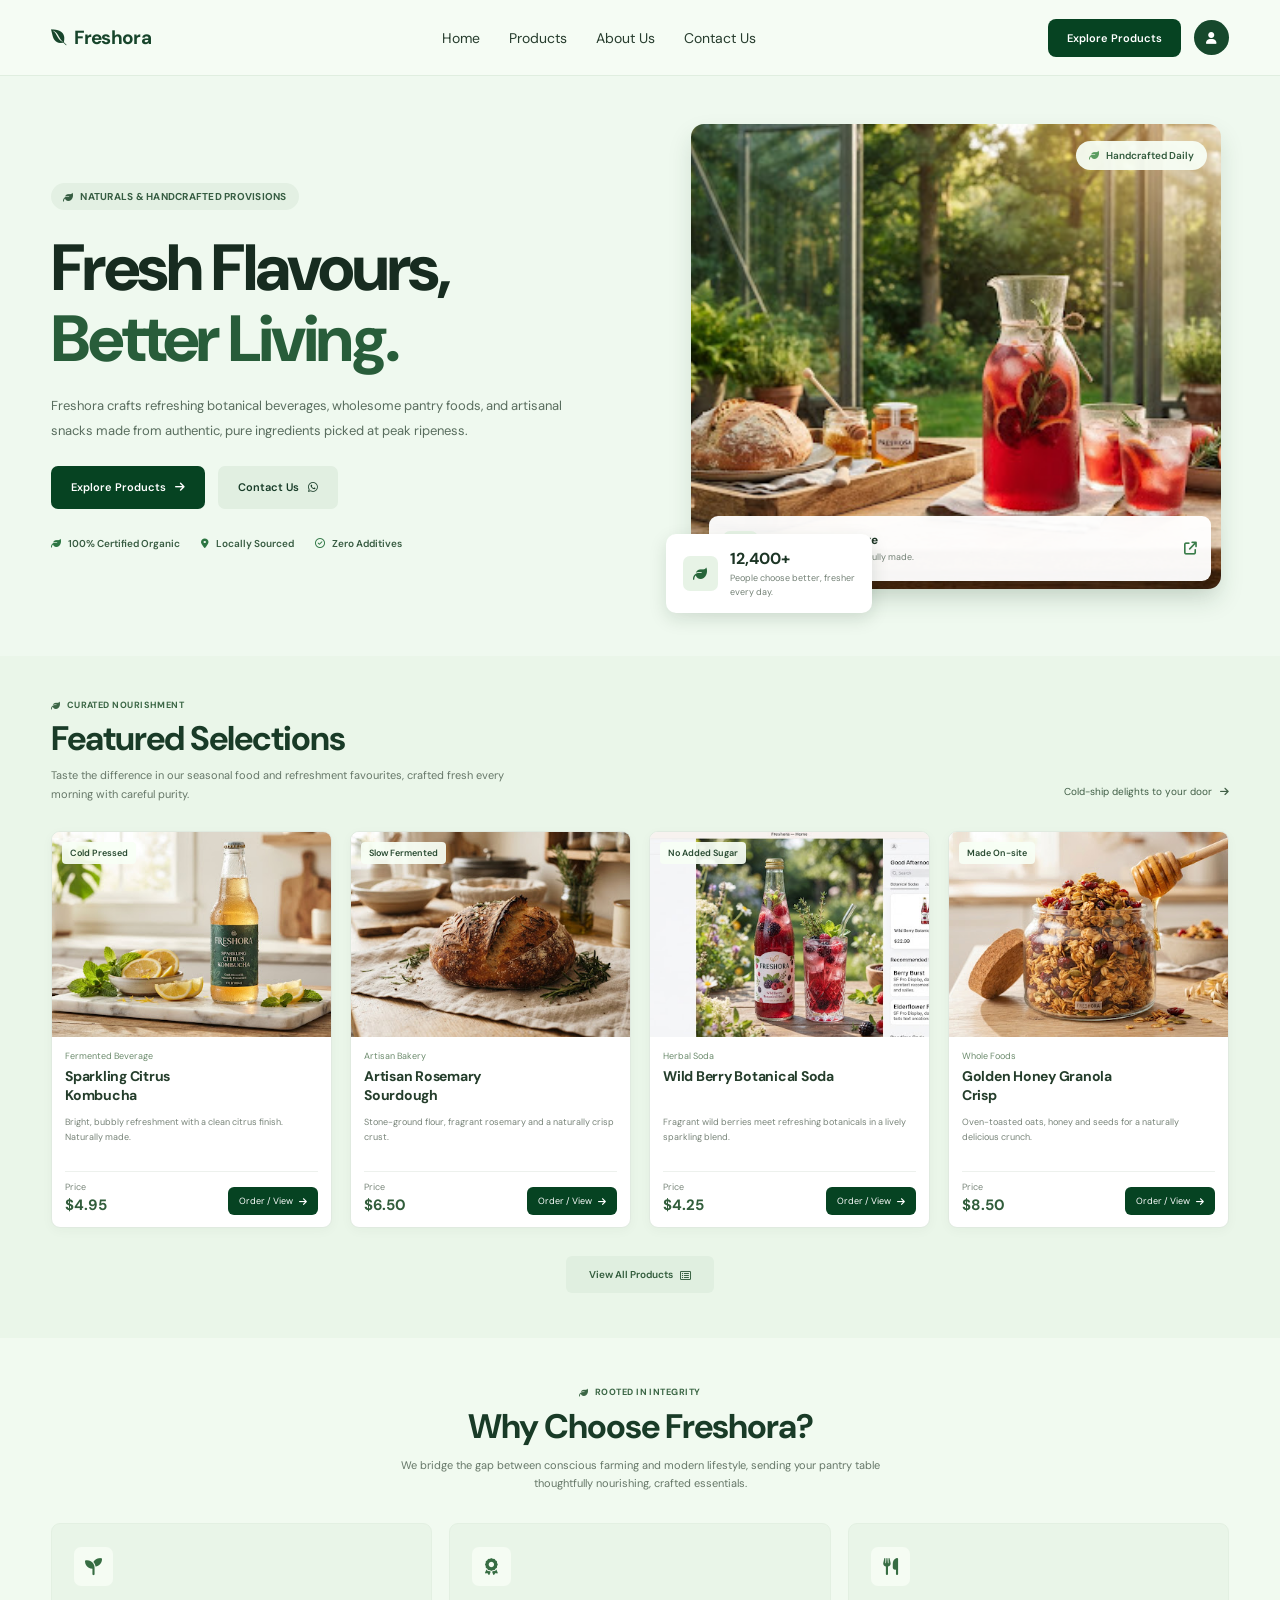
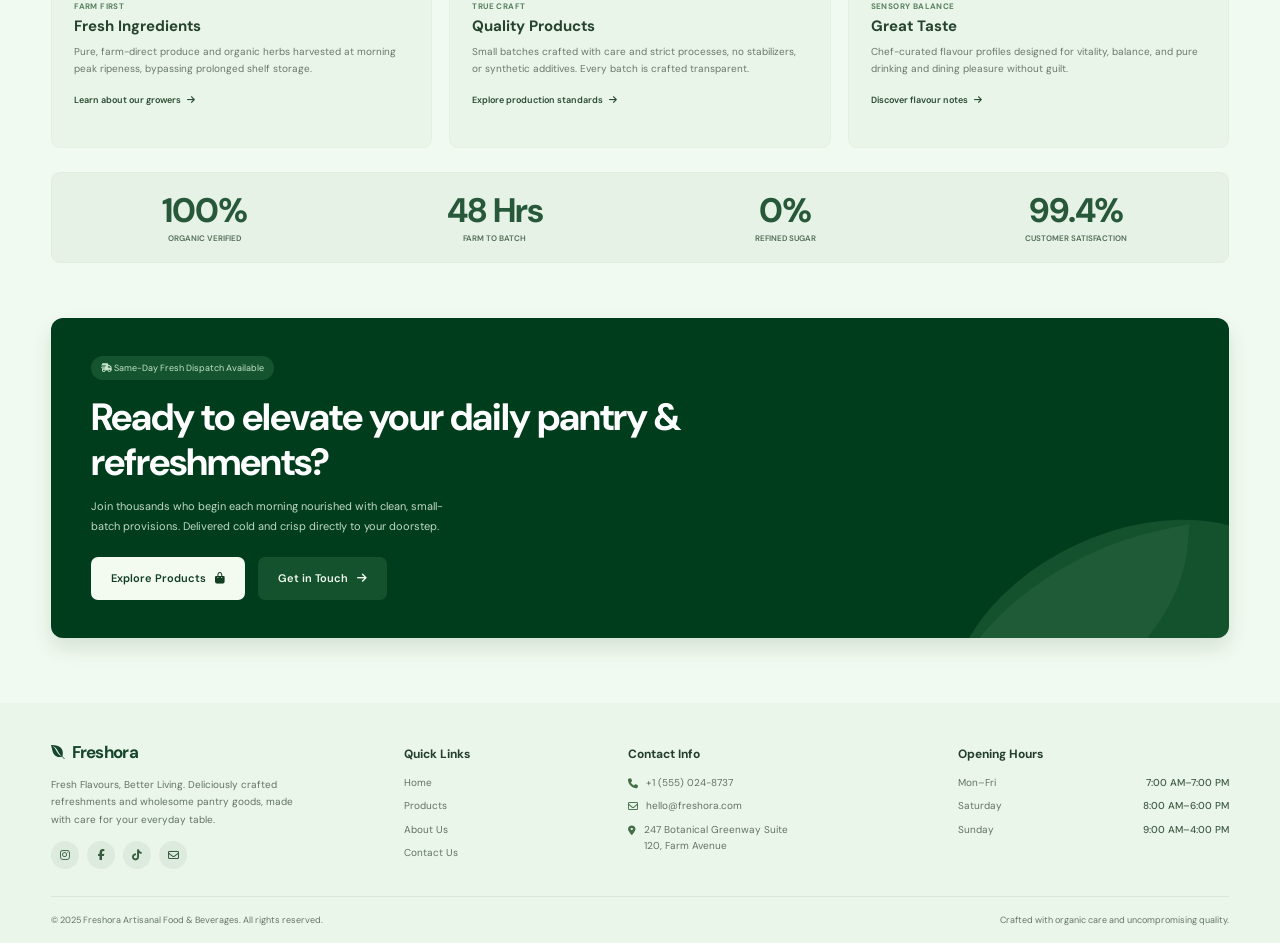
==== index.html @ baffea43 "move HTML pages to root folder" ====
<!DOCTYPE html>
<html lang="en">
<head>
    <meta charset="UTF-8">
    <meta name="viewport" content="width=device-width, initial-scale=1.0">

    <meta name="description" content="Freshora brings fresh botanical beverages, wholesome pantry foods and artisanal snacks to your table.">

    <title>Freshora | Fresh Flavours, Better Living</title>

    <link rel="preconnect" href="https://fonts.googleapis.com">
    <link rel="preconnect" href="https://fonts.gstatic.com" crossorigin>

    <link href="https://fonts.googleapis.com/css2?family=DM+Sans:wght@400;500;600;700;800&family=Playfair+Display:wght@600;700&display=swap" rel="stylesheet">

    <link rel="stylesheet" href="https://cdnjs.cloudflare.com/ajax/libs/font-awesome/6.5.2/css/all.min.css">

    <link rel="stylesheet" href="/CSS/style.css">
</head>

<body>

    <!-- HEADER -->
    <header class="site-header">

        <div class="header-inner">

            <a class="brand" href="#home">
                <i class="fa-brands fa-envira"></i>
                <span>Freshora</span>
            </a>

            <input type="checkbox" id="menu-toggle" aria-label="Toggle navigation">

            <label for="menu-toggle" class="menu-button" aria-label="Open navigation">
                <i class="fa-solid fa-bars"></i>
            </label>

            <nav class="main-nav">
                <a href="#">Home</a>
                <a href="product.html">Products</a>
                <a href="about.html">About Us</a>
                <a href="contact.html">Contact Us</a>
            </nav>

            <div class="header-actions">
                <a class="top-button" href="#products">
                    Explore Products
                </a>

                <a class="account-button" href="#contact" aria-label="Contact Freshora">
                    <i class="fa-solid fa-user"></i>
                </a>
            </div>

        </div>

    </header>


    <main>

        <!-- HERO SECTION -->
        <section class="hero" id="home">

            <div class="hero-inner page-width">

                <div class="hero-copy">

                    <div class="eyebrow">
                        <i class="fa-solid fa-leaf"></i>
                        NATURALS &amp; HANDCRAFTED PROVISIONS
                    </div>

                    <h1>
                        Fresh Flavours,<br>
                        <span>Better Living.</span>
                    </h1>

                    <p>
                        Freshora crafts refreshing botanical beverages,
                        wholesome pantry foods, and artisanal snacks
                        made from authentic, pure ingredients picked
                        at peak ripeness.
                    </p>

                    <div class="hero-actions">

                        <a class="button button-dark" href="#products">
                            Explore Products
                            <i class="fa-solid fa-arrow-right"></i>
                        </a>

                        <a class="button button-light" href="#contact">
                            Contact Us
                            <i class="fa-brands fa-whatsapp"></i>
                        </a>

                    </div>

                    <div class="trust-list">

                        <span>
                            <i class="fa-solid fa-leaf"></i>
                            100% Certified Organic
                        </span>

                        <span>
                            <i class="fa-solid fa-location-dot"></i>
                            Locally Sourced
                        </span>

                        <span>
                            <i class="fa-regular fa-circle-check"></i>
                            Zero Additives
                        </span>

                    </div>

                </div>


                <div class="hero-visual">

                    <img
                        class="hero-photo"
                        src="/assets/home-1.jpg"
                    >

                    <div class="photo-tag">
                        <i class="fa-solid fa-leaf"></i>
                        Handcrafted Daily
                    </div>

                    <div class="hero-caption">

                        <span class="caption-icon">
                            <i class="fa-solid fa-seedling"></i>
                        </span>

                        <span>
                            <strong>Fresh From Nature</strong>
                            <small>Pure ingredients. Beautifully made.</small>
                        </span>

                        <i class="fa-solid fa-arrow-up-right-from-square"></i>

                    </div>

                    <div class="floating-note">

                        <span class="note-icon">
                            <i class="fa-solid fa-leaf"></i>
                        </span>

                        <span>
                            <strong>12,400+</strong>
                            <small>
                                People choose better, fresher<br>
                                every day.
                            </small>
                        </span>

                    </div>

                </div>

            </div>

        </section>


        <!-- FEATURED PRODUCTS -->
        <section class="featured section" id="products">

            <div class="page-width">

                <div class="section-topline">
                    <i class="fa-solid fa-leaf"></i>
                    CURATED NOURISHMENT
                </div>

                <div class="featured-heading">

                    <div>
                        <h2>Featured Selections</h2>

                        <p>
                            Taste the difference in our seasonal food and
                            refreshment favourites, crafted fresh every
                            <br class="desktop-break">
                            morning with careful purity.
                        </p>
                    </div>

                    <a class="text-link desktop-link" href="#contact">
                        Cold-ship delights to your door
                        <i class="fa-solid fa-arrow-right"></i>
                    </a>

                </div>


                <div class="product-grid">

                    <!-- PRODUCT ONE -->
                    <article class="product-card">

                        <div class="product-image">

                            
                            <img
                                src="/assets/home-2.jpg"
                            >

                            <span class="product-tag">
                                Cold Pressed
                            </span>

                        </div>

                        <div class="product-info">

                            <span class="category">
                                Fermented Beverage
                            </span>

                            <h3>
                                Sparkling Citrus<br>
                                Kombucha
                            </h3>

                            <p>
                                Bright, bubbly refreshment with a clean
                                citrus finish. Naturally made.
                            </p>

                            <div class="product-bottom">

                                <span>
                                    <small>Price</small>
                                    <strong>$4.95</strong>
                                </span>

                                <a href="#contact">
                                    Order / View
                                    <i class="fa-solid fa-arrow-right"></i>
                                </a>

                            </div>

                        </div>

                    </article>


                    <!-- PRODUCT TWO -->
                    <article class="product-card">

                        <div class="product-image">

                            <img
                                src="/assets/home-3.jpg"
                            >

                            <span class="product-tag">
                                Slow Fermented
                            </span>

                        </div>

                        <div class="product-info">

                            <span class="category">
                                Artisan Bakery
                            </span>

                            <h3>
                                Artisan Rosemary<br>
                                Sourdough
                            </h3>

                            <p>
                                Stone-ground flour, fragrant rosemary
                                and a naturally crisp crust.
                            </p>

                            <div class="product-bottom">

                                <span>
                                    <small>Price</small>
                                    <strong>$6.50</strong>
                                </span>

                                <a href="#contact">
                                    Order / View
                                    <i class="fa-solid fa-arrow-right"></i>
                                </a>

                            </div>

                        </div>

                    </article>


                    <!-- PRODUCT THREE -->
                    <article class="product-card">

                        <div class="product-image">

                            <img
                                src="/assets/home-4.jpg"
                            >

                            <span class="product-tag">
                                No Added Sugar
                            </span>

                        </div>

                        <div class="product-info">

                            <span class="category">
                                Herbal Soda
                            </span>

                            <h3>
                                Wild Berry Botanical Soda
                            </h3>

                            <p>
                                Fragrant wild berries meet refreshing
                                botanicals in a lively sparkling blend.
                            </p>

                            <div class="product-bottom">

                                <span>
                                    <small>Price</small>
                                    <strong>$4.25</strong>
                                </span>

                                <a href="#contact">
                                    Order / View
                                    <i class="fa-solid fa-arrow-right"></i>
                                </a>

                            </div>

                        </div>

                    </article>


                    <!-- PRODUCT FOUR -->
                    <article class="product-card">

                        <div class="product-image">

                            <img
                                src="/assets/home-5.jpg"
                            >

                            <span class="product-tag">
                                Made On-site
                            </span>

                        </div>

                        <div class="product-info">

                            <span class="category">
                                Whole Foods
                            </span>

                            <h3>
                                Golden Honey Granola<br>
                                Crisp
                            </h3>

                            <p>
                                Oven-toasted oats, honey and seeds
                                for a naturally delicious crunch.
                            </p>

                            <div class="product-bottom">

                                <span>
                                    <small>Price</small>
                                    <strong>$8.50</strong>
                                </span>

                                <a href="#contact">
                                    Order / View
                                    <i class="fa-solid fa-arrow-right"></i>
                                </a>

                            </div>

                        </div>

                    </article>

                </div>


                <div class="all-products">

                    <a href="#contact">
                        View All Products
                        <i class="fa-regular fa-rectangle-list"></i>
                    </a>

                </div>

            </div>

        </section>


        <!-- WHY CHOOSE FRESHORA -->
        <section class="why section" id="about">

            <div class="page-width">

                <div class="center-heading">

                    <div class="section-topline">
                        <i class="fa-solid fa-leaf"></i>
                        ROOTED IN INTEGRITY
                    </div>

                    <h2>Why Choose Freshora?</h2>

                    <p>
                        We bridge the gap between conscious farming and
                        modern lifestyle, sending your pantry table
                        <br class="desktop-break">
                        thoughtfully nourishing, crafted essentials.
                    </p>

                </div>


                <div class="benefit-grid">

                    <!-- BENEFIT ONE -->
                    <article class="benefit-card">

                        <div class="benefit-icon">
                            <i class="fa-solid fa-seedling"></i>
                        </div>

                        <span class="benefit-kicker">
                            FARM FIRST
                        </span>

                        <h3>Fresh Ingredients</h3>

                        <p>
                            Pure, farm-direct produce and organic herbs
                            harvested at morning peak ripeness, bypassing
                            prolonged shelf storage.
                        </p>

                        <a href="#products">
                            Learn about our growers
                            <i class="fa-solid fa-arrow-right"></i>
                        </a>

                    </article>


                    <!-- BENEFIT TWO -->
                    <article class="benefit-card">

                        <div class="benefit-icon">
                            <i class="fa-solid fa-award"></i>
                        </div>

                        <span class="benefit-kicker">
                            TRUE CRAFT
                        </span>

                        <h3>Quality Products</h3>

                        <p>
                            Small batches crafted with care and strict
                            processes, no stabilizers, or synthetic
                            additives. Every batch is crafted transparent.
                        </p>

                        <a href="#products">
                            Explore production standards
                            <i class="fa-solid fa-arrow-right"></i>
                        </a>

                    </article>


                    <!-- BENEFIT THREE -->
                    <article class="benefit-card">

                        <div class="benefit-icon">
                            <i class="fa-solid fa-utensils"></i>
                        </div>

                        <span class="benefit-kicker">
                            SENSORY BALANCE
                        </span>

                        <h3>Great Taste</h3>

                        <p>
                            Chef-curated flavour profiles designed for
                            vitality, balance, and pure drinking and
                            dining pleasure without guilt.
                        </p>

                        <a href="#products">
                            Discover flavour notes
                            <i class="fa-solid fa-arrow-right"></i>
                        </a>

                    </article>

                </div>


                <!-- STATISTICS -->
                <div class="stats-bar">

                    <div>
                        <strong>100%</strong>
                        <span>ORGANIC VERIFIED</span>
                    </div>

                    <div>
                        <strong>48 Hrs</strong>
                        <span>FARM TO BATCH</span>
                    </div>

                    <div>
                        <strong>0%</strong>
                        <span>REFINED SUGAR</span>
                    </div>

                    <div>
                        <strong>99.4%</strong>
                        <span>CUSTOMER SATISFACTION</span>
                    </div>

                </div>

            </div>

        </section>


        <!-- PROMOTIONAL SECTION -->
        <section class="callout-section" id="contact">

            <div class="page-width callout">

                <div class="callout-content">

                    <span class="delivery-label">
                        <i class="fa-solid fa-truck-fast"></i>
                        Same-Day Fresh Dispatch Available
                    </span>

                    <h2>
                        Ready to elevate your daily pantry &amp;<br class="desktop-break">
                        refreshments?
                    </h2>

                    <p>
                        Join thousands who begin each morning nourished
                        with clean, small-
                        <br class="desktop-break">
                        batch provisions. Delivered cold and crisp
                        directly to your doorstep.
                    </p>

                    <div class="callout-actions">

                        <a class="button button-white" href="#products">
                            Explore Products
                            <i class="fa-solid fa-bag-shopping"></i>
                        </a>

                        <a class="button button-outline" href="mailto:hello@freshora.com">
                            Get in Touch
                            <i class="fa-solid fa-arrow-right"></i>
                        </a>

                    </div>

                </div>

                <div class="callout-decoration"></div>

            </div>

        </section>

    </main>


    <!-- FOOTER -->
    <footer class="footer">

        <div class="page-width footer-grid">

            <!-- FOOTER BRAND -->
            <div class="footer-about">

                <a class="brand" href="#home">
                    <i class="fa-brands fa-envira"></i>
                    <span>Freshora</span>
                </a>

                <p>
                    Fresh Flavours, Better Living. Deliciously crafted
                    refreshments and wholesome pantry goods, made with
                    care for your everyday table.
                </p>

                <div class="social-links">

                    <a href="#contact" aria-label="Instagram">
                        <i class="fa-brands fa-instagram"></i>
                    </a>

                    <a href="#contact" aria-label="Facebook">
                        <i class="fa-brands fa-facebook-f"></i>
                    </a>

                    <a href="#contact" aria-label="TikTok">
                        <i class="fa-brands fa-tiktok"></i>
                    </a>

                    <a href="#contact" aria-label="Email">
                        <i class="fa-regular fa-envelope"></i>
                    </a>

                </div>

            </div>


            <!-- QUICK LINKS -->
            <div class="footer-column">

                <h3>Quick Links</h3>

                <a href="#home">Home</a>
                <a href="#products">Products</a>
                <a href="#about">About Us</a>
                <a href="#contact">Contact Us</a>

            </div>


            <!-- CONTACT INFORMATION -->
            <div class="footer-column contact-details">

                <h3>Contact Info</h3>

                <p>
                    <i class="fa-solid fa-phone"></i>
                    +1 (555) 024-8737
                </p>

                <p>
                    <i class="fa-regular fa-envelope"></i>
                    hello@freshora.com
                </p>

                <p>
                    <i class="fa-solid fa-location-dot"></i>
                    247 Botanical Greenway Suite<br>
                    120, Farm Avenue
                </p>

            </div>


            <!-- OPENING HOURS -->
            <div class="footer-column hours">

                <h3>Opening Hours</h3>

                <p>
                    <span>Mon–Fri</span>
                    <b>7:00 AM–7:00 PM</b>
                </p>

                <p>
                    <span>Saturday</span>
                    <b>8:00 AM–6:00 PM</b>
                </p>

                <p>
                    <span>Sunday</span>
                    <b>9:00 AM–4:00 PM</b>
                </p>

            </div>

        </div>


        <div class="page-width footer-bottom">

            <span>
                © 2025 Freshora Artisanal Food &amp; Beverages.
                All rights reserved.
            </span>

            <span>
                Crafted with organic care and uncompromising quality.
            </span>

        </div>

    </footer>

</body>
</html>
---- CSS/style.css ----
/* BASIC PAGE SETTINGS */

* {
    margin: 0;
    padding: 0;
    box-sizing: border-box;
}

html {
    scroll-behavior: smooth;
}

body {
    font-family: 'DM Sans', sans-serif;
    color: #173b28;
    background: #eff9ef;
    font-size: 14px;
}

a {
    color: inherit;
    text-decoration: none;
}

img {
    display: block;
    width: 100%;
}

.page-width {
    width: 92%;
    max-width: 1240px;
    margin: 0 auto;
}

.section {
    padding: 54px 0;
}


/* HEADER */

.site-header {
    height: 76px;
    background: #f5fcf4;
    border-bottom: 1px solid #e0eee0;
    position: relative;
    z-index: 20;
}

.header-inner {
    width: 92%;
    max-width: 1240px;
    height: 100%;
    margin: auto;
    display: flex;
    align-items: center;
    justify-content: space-between;
}

.brand {
    display: inline-flex;
    align-items: center;
    gap: 7px;
    color: #17452b;
    font-size: 19px;
    font-weight: 700;
    letter-spacing: -0.7px;
    white-space: nowrap;
}

.brand i {
    font-size: 18px;
}

.main-nav {
    display: flex;
    align-items: center;
    gap: 29px;
    /* margin-left: auto;
    margin-right: 32px; */
}

.main-nav a {
    font-size: 14px;
    color: #263c2d;
    transition: color 0.2s;
}

.main-nav a:hover,
.footer-column a:hover {
    color: #4c8b5b;
}

.header-actions {
    display: flex;
    align-items: center;
    gap: 13px;
}

.top-button {
    background: #064322;
    color: white;
    padding: 12px 19px;
    border-radius: 8px;
    font-size: 11px;
    font-weight: 600;
}

.account-button {
    width: 35px;
    height: 35px;
    display: grid;
    place-items: center;
    border-radius: 50%;
    background: #16482c;
    color: white;
    font-size: 12px;
}

#menu-toggle,
.menu-button {
    display: none;
}


/* HERO SECTION */

.hero {
    background: #eff9ef;
    padding: 48px 0 55px;
}

.hero-inner {
    display: grid;
    grid-template-columns: 1fr 0.92fr;
    align-items: center;
    gap: 55px;
}

.hero-copy {
    padding: 12px 0 4px;
}

.eyebrow {
    display: inline-flex;
    align-items: center;
    gap: 7px;
    padding: 7px 12px;
    margin-bottom: 23px;
    border-radius: 30px;
    background: #e3f0e3;
    color: #365d42;
    font-size: 10px;
    font-weight: 700;
    letter-spacing: 0.25px;
}

.hero h1 {
    color: #172c20;
    font-size: clamp(42px, 5.1vw, 68px);
    line-height: 1.08;
    letter-spacing: -2.8px;
    font-weight: 800;
    margin-bottom: 20px;
}

.hero h1 span {
    color: #285d3a;
}

.hero-copy > p {
    max-width: 535px;
    color: #596d5e;
    font-size: 13px;
    line-height: 1.9;
    margin-bottom: 22px;
}

.hero-actions,
.callout-actions {
    display: flex;
    align-items: center;
    gap: 13px;
    flex-wrap: wrap;
}

.button {
    min-height: 43px;
    display: inline-flex;
    align-items: center;
    justify-content: center;
    gap: 9px;
    padding: 0 20px;
    border-radius: 7px;
    font-size: 11px;
    font-weight: 600;
    transition: 0.2s ease;
}

.button-dark {
    color: #fff;
    background: #064322;
}

.button-dark:hover,
.top-button:hover {
    background: #276c3d;
}

.button-light {
    color: #183c28;
    background: #e1efe1;
}

.button-light:hover {
    background: #d2e7d3;
}

.trust-list {
    display: flex;
    flex-wrap: wrap;
    align-items: center;
    gap: 21px;
    margin-top: 28px;
}

.trust-list span {
    color: #385c42;
    font-size: 10px;
    font-weight: 600;
}

.trust-list i {
    margin-right: 5px;
    color: #2c7542;
}


/* HERO IMAGE */

.hero-visual {
    min-width: 0;
    position: relative;
    padding: 0 8px 12px 0;
}

.hero-photo {
    height: 465px;
    object-fit: cover;
    border-radius: 13px;
    box-shadow: 0 12px 25px rgba(27, 63, 37, 0.13);
}

.photo-tag {
    position: absolute;
    top: 17px;
    right: 22px;
    background: rgba(248, 255, 247, 0.93);
    color: #315a3c;
    border-radius: 30px;
    padding: 8px 13px;
    font-size: 10px;
    font-weight: 600;
}

.photo-tag i {
    color: #5b9c60;
    margin-right: 5px;
}

.hero-caption {
    position: absolute;
    right: 18px;
    bottom: 20px;
    left: 18px;
    min-height: 65px;
    display: flex;
    align-items: center;
    gap: 12px;
    padding: 11px 14px;
    background: rgba(255, 255, 255, 0.96);
    border-radius: 9px;
    box-shadow: 0 7px 20px rgba(15, 50, 27, 0.12);
}

.caption-icon,
.note-icon {
    width: 35px;
    height: 35px;
    display: grid;
    place-items: center;
    flex-shrink: 0;
    color: #27663a;
    background: #e7f3e6;
    border-radius: 7px;
}

.hero-caption strong,
.floating-note strong {
    display: block;
    color: #1c3525;
    font-size: 12px;
    margin-bottom: 3px;
}

.hero-caption small,
.floating-note small {
    display: block;
    color: #738075;
    font-size: 9px;
    line-height: 1.5;
}

.hero-caption > i:last-child {
    margin-left: auto;
    color: #397c49;
    font-size: 13px;
}

.floating-note {
    position: absolute;
    left: -25px;
    bottom: -12px;
    display: flex;
    align-items: center;
    gap: 12px;
    padding: 14px 17px;
    background: white;
    border-radius: 10px;
    box-shadow: 0 6px 18px rgba(17, 49, 27, 0.13);
}

.floating-note strong {
    font-size: 16px;
}


/* FEATURED PRODUCTS */

.featured {
    background: #eaf6e9;
    padding-top: 43px;
    padding-bottom: 45px;
}

.section-topline {
    display: flex;
    align-items: center;
    gap: 6px;
    color: #3b6645;
    font-size: 9px;
    font-weight: 700;
    letter-spacing: 0.45px;
}

.featured-heading {
    display: flex;
    justify-content: space-between;
    align-items: flex-end;
    gap: 20px;
    margin: 8px 0 28px;
}

.featured-heading h2,
.center-heading h2 {
    color: #193b27;
    font-size: clamp(25px, 3vw, 34px);
    line-height: 1.15;
    letter-spacing: -1px;
    margin-bottom: 8px;
}

.featured-heading p,
.center-heading p {
    color: #667768;
    font-size: 11px;
    line-height: 1.7;
}

.text-link {
    color: #405e46;
    font-size: 10px;
    white-space: nowrap;
    padding-bottom: 5px;
}

.text-link i {
    margin-left: 5px;
}


/* PRODUCT GRID */

.product-grid {
    display: grid;
    grid-template-columns: repeat(4, minmax(0, 1fr));
    gap: 18px;
}

.product-card {
    min-width: 0;
    overflow: hidden;
    background: #fff;
    border: 1px solid #e0eae0;
    border-radius: 9px;
    box-shadow: 0 3px 12px rgba(28, 63, 36, 0.035);
    transition: transform 0.25s, box-shadow 0.25s;
}

.product-card:hover {
    transform: translateY(-5px);
    box-shadow: 0 10px 22px rgba(28, 63, 36, 0.1);
}

.product-image {
    height: 205px;
    position: relative;
    overflow: hidden;
}

.product-image img {
    width: 100%;
    height: 100%;
    object-fit: cover;
    transition: transform 0.35s;
}

.product-card:hover .product-image img {
    transform: scale(1.05);
}

.product-tag {
    position: absolute;
    top: 10px;
    left: 10px;
    padding: 5px 8px;
    border-radius: 4px;
    color: #284a31;
    background: rgba(248, 255, 246, 0.92);
    font-size: 9px;
    font-weight: 600;
}

.product-info {
    padding: 13px 13px 12px;
}

.category {
    display: block;
    color: #6c8b6d;
    font-size: 9px;
    margin-bottom: 5px;
}

.product-info h3 {
    min-height: 42px;
    color: #243d2b;
    font-size: 14px;
    line-height: 1.35;
    letter-spacing: -0.25px;
    margin-bottom: 6px;
}

.product-info > p {
    min-height: 48px;
    color: #778378;
    font-size: 9px;
    line-height: 1.65;
}

.product-bottom {
    display: flex;
    justify-content: space-between;
    align-items: flex-end;
    gap: 5px;
    border-top: 1px solid #edf1ed;
    padding-top: 9px;
    margin-top: 8px;
}

.product-bottom small,
.product-bottom strong {
    display: block;
}

.product-bottom small {
    color: #788579;
    font-size: 9px;
    margin-bottom: 2px;
}

.product-bottom strong {
    color: #315d3b;
    font-size: 15px;
}

.product-bottom a {
    display: inline-flex;
    align-items: center;
    gap: 6px;
    padding: 8px 11px;
    border-radius: 6px;
    background: #064322;
    color: white;
    font-size: 9px;
    white-space: nowrap;
}

.all-products {
    text-align: center;
    margin-top: 28px;
}

.all-products a {
    display: inline-flex;
    align-items: center;
    gap: 7px;
    padding: 12px 23px;
    border-radius: 6px;
    color: #315b3b;
    background: #e0efe0;
    font-size: 10px;
    font-weight: 600;
}


/* WHY FRESHORA */

.why {
    background: #f1faf0;
    padding-top: 48px;
    padding-bottom: 55px;
}

.center-heading {
    text-align: center;
    margin-bottom: 30px;
}

.center-heading .section-topline {
    justify-content: center;
    margin-bottom: 9px;
}

.center-heading h2 {
    margin-bottom: 9px;
}


/* BENEFIT CARDS */

.benefit-grid {
    display: grid;
    grid-template-columns: repeat(3, minmax(0, 1fr));
    gap: 17px;
}

.benefit-card {
    min-height: 225px;
    padding: 23px 22px;
    border-radius: 9px;
    background: #e9f5e8;
    border: 1px solid #e3f0e2;
}

.benefit-icon {
    width: 39px;
    height: 39px;
    display: grid;
    place-items: center;
    border-radius: 7px;
    background: #f5fcf3;
    color: #376d43;
    font-size: 17px;
    margin-bottom: 15px;
}

.benefit-kicker {
    display: block;
    color: #598060;
    font-size: 8px;
    font-weight: 700;
    letter-spacing: 0.4px;
    margin-bottom: 5px;
}

.benefit-card h3 {
    color: #26432e;
    font-size: 15px;
    margin-bottom: 7px;
}

.benefit-card p {
    color: #68796a;
    font-size: 10px;
    line-height: 1.7;
    margin-bottom: 12px;
}

.benefit-card > a {
    color: #294b32;
    font-size: 9px;
    font-weight: 600;
}

.benefit-card > a i {
    margin-left: 4px;
}


/* STATISTICS */

.stats-bar {
    display: grid;
    grid-template-columns: repeat(4, 1fr);
    gap: 10px;
    margin-top: 24px;
    padding: 19px 12px;
    border: 1px solid #e0eee0;
    border-radius: 9px;
    background: #e5f2e5;
    text-align: center;
}

.stats-bar strong,
.stats-bar span {
    display: block;
}

.stats-bar strong {
    color: #28583a;
    font-size: clamp(22px, 3vw, 34px);
    line-height: 1.1;
    letter-spacing: -1px;
}

.stats-bar span {
    color: #536d57;
    font-size: 8px;
    font-weight: 600;
    margin-top: 4px;
}


/* DARK PROMOTIONAL BANNER */

.callout-section {
    background: #f1faf0;
    padding: 0 0 65px;
}

.callout {
    min-height: 290px;
    position: relative;
    overflow: hidden;
    display: flex;
    align-items: center;
    padding: 38px 40px;
    border-radius: 12px;
    background: #003d1d;
    box-shadow: 0 10px 20px rgba(20, 61, 31, 0.12);
}

.callout-content {
    position: relative;
    z-index: 2;
}

.delivery-label {
    display: inline-block;
    padding: 6px 10px;
    border-radius: 20px;
    color: #c5e4c9;
    background: #14552f;
    font-size: 9px;
    margin-bottom: 15px;
}

.callout h2 {
    color: #fff;
    font-size: clamp(25px, 3.4vw, 38px);
    line-height: 1.18;
    letter-spacing: -1px;
    margin-bottom: 12px;
}

.callout p {
    color: #c1d8c5;
    font-size: 11px;
    line-height: 1.8;
    margin-bottom: 20px;
}

.button-white {
    background: #f3fbf1;
    color: #123e24;
}

.button-white:hover {
    background: #dceedd;
}

.button-outline {
    color: #f3fbf1;
    background: #14512d;
}

.button-outline:hover {
    background: #23683b;
}

.callout-decoration {
    position: absolute;
    width: 250px;
    height: 250px;
    right: -25px;
    bottom: -145px;
    border-radius: 50%;
    background: rgba(106, 165, 112, 0.19);
    transform: rotate(-25deg) scaleX(1.5);
}

.callout-decoration::before {
    content: "";
    position: absolute;
    width: 170px;
    height: 170px;
    right: 75px;
    bottom: 85px;
    border-radius: 90% 0 90% 0;
    background: rgba(106, 165, 112, 0.12);
    transform: rotate(20deg);
}


/* FOOTER */

.footer {
    background: #eaf6e9;
    padding: 38px 0 17px;
}

.footer-grid {
    display: grid;
    grid-template-columns: 1.35fr 0.8fr 1.25fr 1.15fr;
    gap: 35px;
    padding-bottom: 27px;
}

.footer-about .brand {
    font-size: 17px;
}

.footer-about .brand i {
    font-size: 16px;
}

.footer-about > p {
    max-width: 250px;
    color: #617365;
    font-size: 10px;
    line-height: 1.75;
    margin: 13px 0;
}

.social-links {
    display: flex;
    gap: 8px;
}

.social-links a {
    width: 28px;
    height: 28px;
    display: grid;
    place-items: center;
    border-radius: 50%;
    color: #365b3e;
    background: #dcebdd;
    font-size: 11px;
}

.footer-column h3 {
    color: #253e2c;
    font-size: 12px;
    margin: 5px 0 13px;
}

.footer-column > a,
.footer-column > p {
    display: block;
    color: #617365;
    font-size: 10px;
    line-height: 1.65;
    margin-bottom: 7px;
}

.contact-details p {
    display: flex;
    align-items: flex-start;
    gap: 8px;
}

.contact-details i {
    color: #456f4b;
    margin-top: 3px;
}

.hours p {
    display: flex;
    justify-content: space-between;
    gap: 12px;
}

.hours b {
    color: #405b46;
    font-weight: 500;
    white-space: nowrap;
}

.footer-bottom {
    display: flex;
    justify-content: space-between;
    gap: 20px;
    padding-top: 17px;
    border-top: 1px solid #d8e8d8;
    color: #647568;
    font-size: 9px;
}


/* TABLET RESPONSIVENESS */

@media (max-width: 900px) {

    .main-nav {
        gap: 17px;
        margin-right: 18px;
    }

    .hero-inner {
        gap: 30px;
    }

    .hero-photo {
        height: 390px;
    }

    .product-grid {
        grid-template-columns: repeat(2, minmax(0, 1fr));
    }

    .product-image {
        height: 230px;
    }

    .footer-grid {
        grid-template-columns: repeat(2, 1fr);
    }

}


/* MOBILE RESPONSIVENESS */

@media (max-width: 650px) {

    .site-header {
        height: 65px;
    }

    .header-inner {
        width: 90%;
    }

    .brand {
        font-size: 18px;
    }

    .menu-button {
        display: grid;
        place-items: center;
        order: 3;
        width: 37px;
        height: 37px;
        color: #16482c;
        background: #e5f2e4;
        border-radius: 7px;
        cursor: pointer;
        font-size: 17px;
    }

    .header-actions {
        margin-left: auto;
        margin-right: 12px;
    }

    .top-button {
        padding: 10px 12px;
        font-size: 9px;
    }

    .account-button {
        display: none;
    }

    .main-nav {
        position: absolute;
        top: 100%;
        left: 0;
        right: 0;
        display: flex;
        flex-direction: column;
        align-items: stretch;
        gap: 0;
        margin: 0;
        padding: 8px 5% 13px;
        background: #f5fcf4;
        border-top: 1px solid #e0eee0;
        box-shadow: 0 10px 18px rgba(20, 55, 28, 0.09);
        visibility: hidden;
        opacity: 0;
        transform: translateY(-8px);
        pointer-events: none;
        transition: 0.22s ease;
    }

    .main-nav a {
        padding: 13px 3px;
        border-bottom: 1px solid #e6efe5;
        font-size: 13px;
    }

    #menu-toggle:checked ~ .main-nav {
        visibility: visible;
        opacity: 1;
        transform: translateY(0);
        pointer-events: auto;
    }

    #menu-toggle:checked + .menu-button i::before {
        content: "\f00d";
    }

    .page-width {
        width: 90%;
    }

    .section {
        padding: 43px 0;
    }

    .hero {
        padding: 42px 0 52px;
    }

    .hero-inner {
        grid-template-columns: 1fr;
        gap: 34px;
    }

    .hero-copy {
        padding: 0;
    }

    .eyebrow {
        margin-bottom: 17px;
        font-size: 9px;
    }

    .hero h1 {
        font-size: clamp(39px, 10vw, 54px);
        letter-spacing: -2px;
        margin-bottom: 14px;
    }

    .hero-copy > p {
        font-size: 12px;
        line-height: 1.8;
    }

    .trust-list {
        gap: 12px 17px;
        margin-top: 21px;
    }

    .trust-list span {
        font-size: 9px;
    }

    .hero-photo {
        height: 350px;
    }

    .floating-note {
        left: 9px;
        bottom: -16px;
    }

    .hero-caption {
        left: 15px;
        right: 15px;
    }

    .featured-heading {
        align-items: flex-start;
        flex-direction: column;
        margin-bottom: 22px;
    }

    .featured-heading p,
    .center-heading p {
        font-size: 10px;
    }

    .desktop-break,
    .desktop-link {
        display: none;
    }

    .product-grid {
        grid-template-columns: repeat(2, minmax(0, 1fr));
        gap: 12px;
    }

    .product-image {
        height: 165px;
    }

    .product-info {
        padding: 11px 10px;
    }

    .product-info h3 {
        font-size: 12px;
        min-height: 35px;
    }

    .product-info > p {
        min-height: 55px;
        font-size: 9px;
    }

    .product-bottom {
        align-items: flex-start;
        flex-direction: column;
    }

    .product-bottom a {
        width: 100%;
        justify-content: center;
    }

    .benefit-grid {
        grid-template-columns: 1fr;
        gap: 12px;
    }

    .benefit-card {
        min-height: auto;
        padding: 19px;
    }

    .stats-bar {
        grid-template-columns: repeat(2, 1fr);
        row-gap: 20px;
        padding: 18px 8px;
    }

    .stats-bar strong {
        font-size: 27px;
    }

    .callout-section {
        padding-bottom: 45px;
    }

    .callout {
        min-height: 0;
        padding: 32px 23px;
    }

    .callout h2 {
        font-size: 27px;
    }

    .callout p {
        font-size: 10px;
    }

    .footer-grid {
        grid-template-columns: repeat(2, minmax(0, 1fr));
        gap: 28px 18px;
    }

    .footer-bottom {
        flex-direction: column;
        gap: 7px;
        line-height: 1.6;
    }

}


/* VERY SMALL PHONES */

@media (max-width: 370px) {

    .header-actions {
        margin-right: 8px;
    }

    .top-button {
        padding: 9px 8px;
        font-size: 8px;
    }

    .hero h1 {
        font-size: 36px;
    }

    .hero-photo {
        height: 290px;
    }

    .product-grid {
        grid-template-columns: 1fr;
    }

    .product-image {
        height: 210px;
    }

    .product-info h3,
    .product-info > p {
        min-height: 0;
    }

    .product-bottom {
        flex-direction: row;
        align-items: flex-end;
    }

    .product-bottom a {
        width: auto;
    }

    .footer-grid {
        grid-template-columns: 1fr;
    }

}
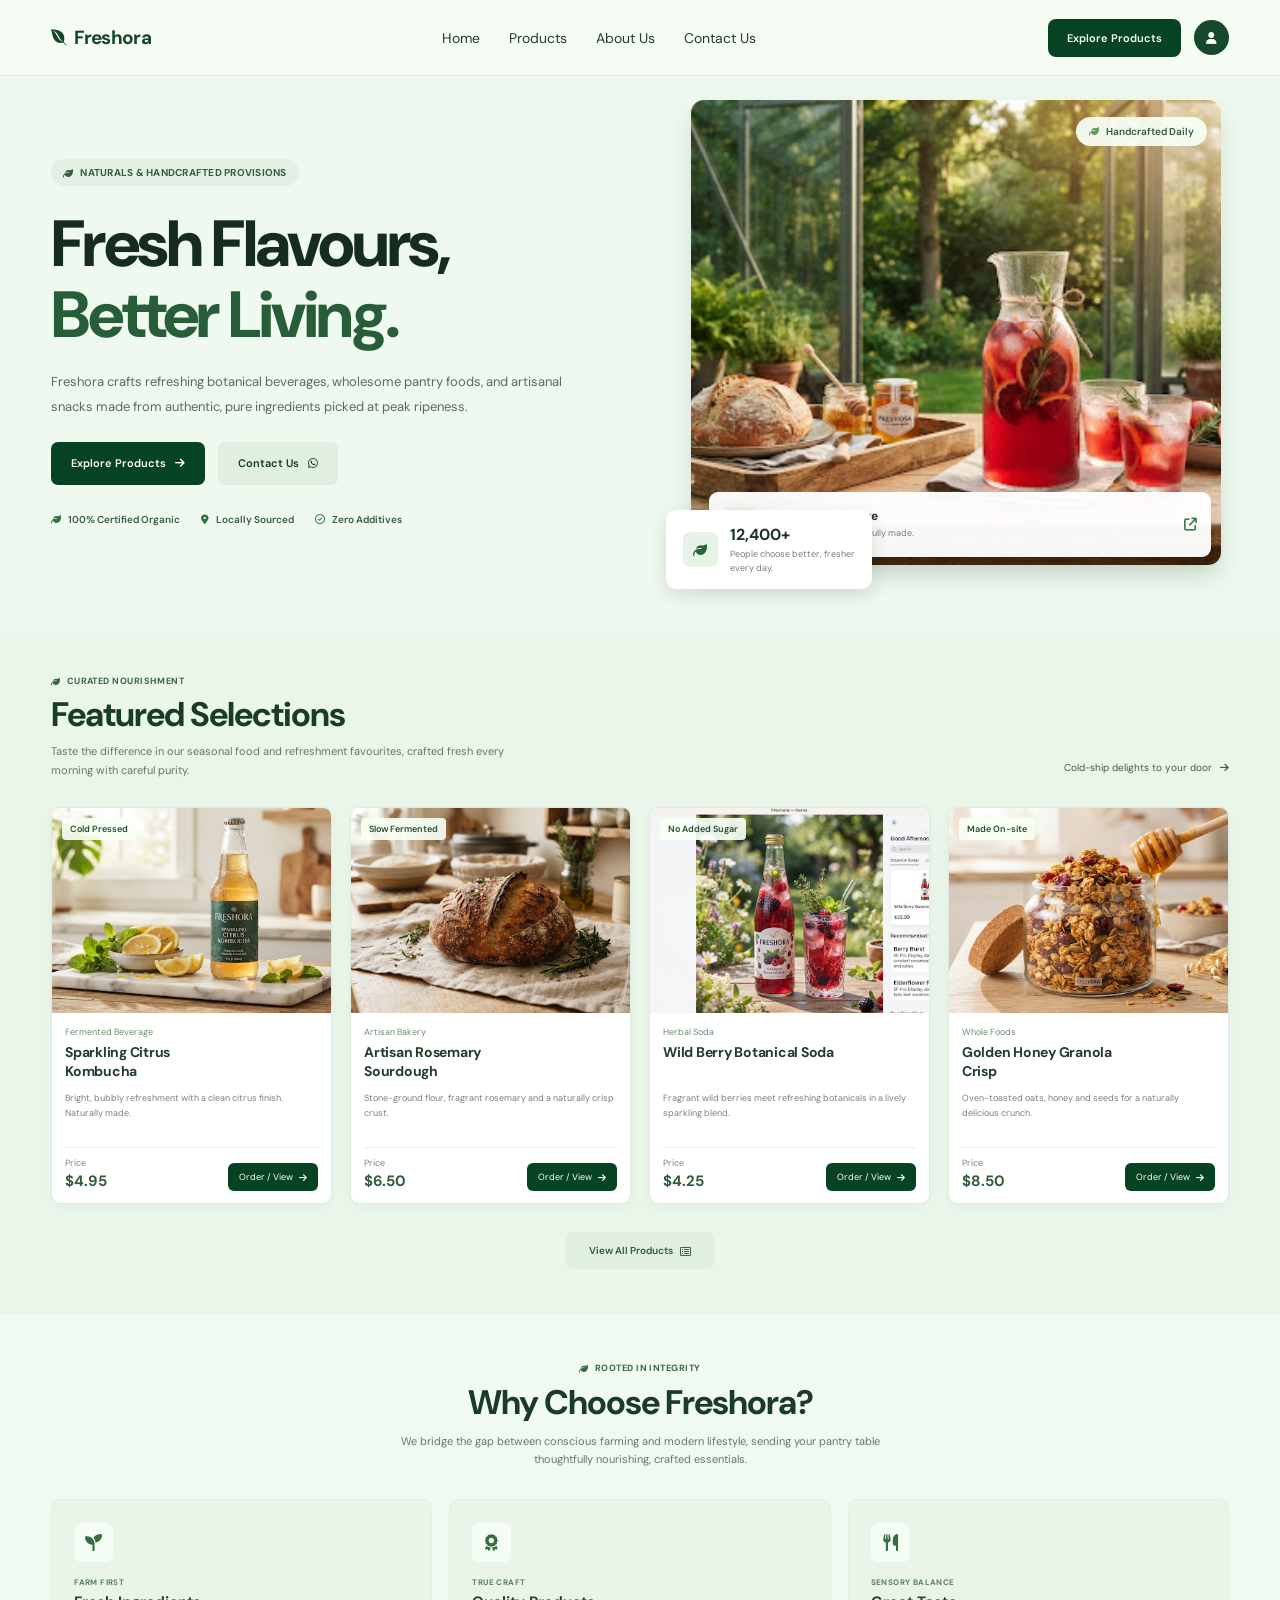
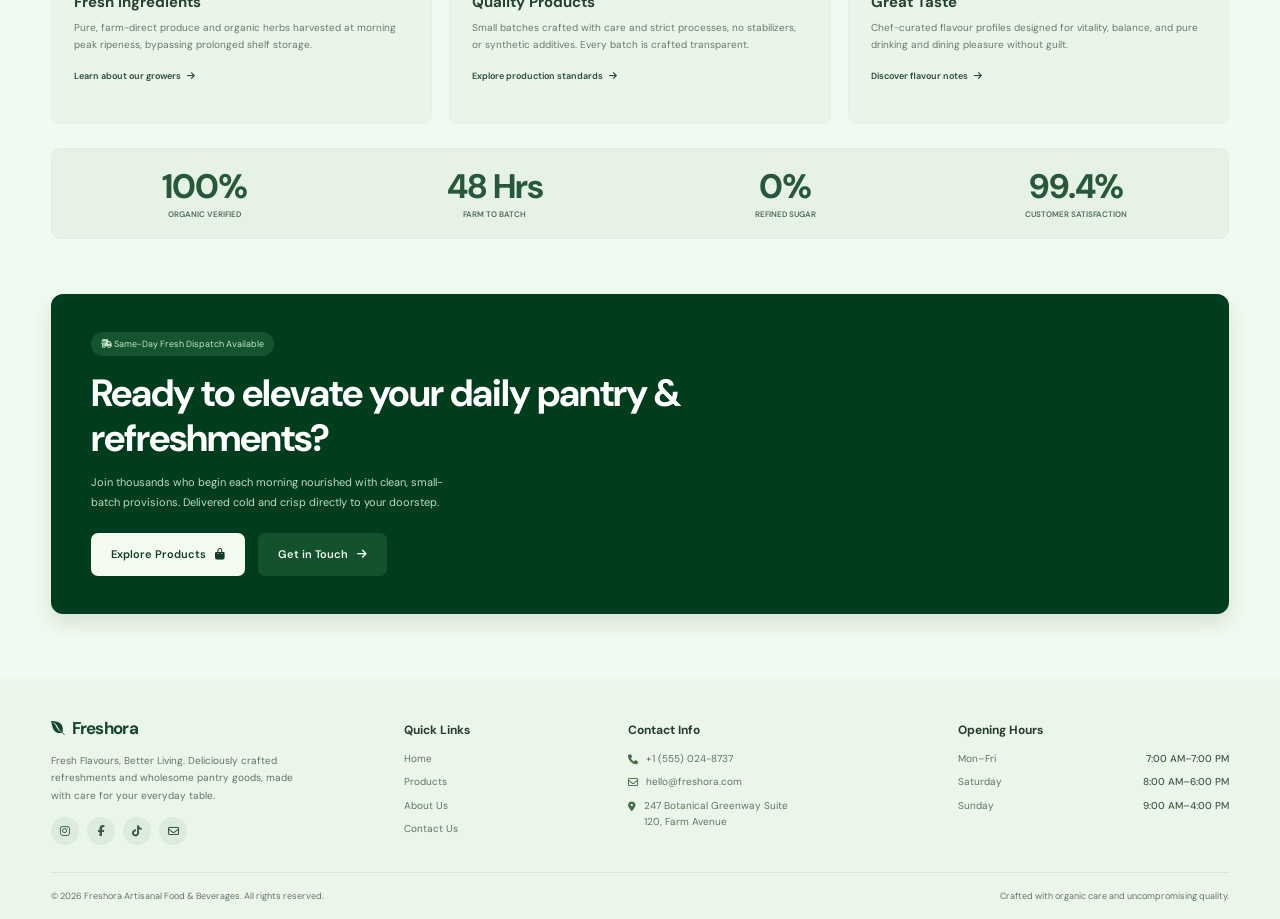
==== commit abe99c1f: "check through" ====
--- a/index.html
+++ b/index.html
@@ -715,7 +715,7 @@
         <div class="page-width footer-bottom">
 
             <span>
-                © 2025 Freshora Artisanal Food &amp; Beverages.
+                &copy; 2026 Freshora Artisanal Food &amp; Beverages.
                 All rights reserved.
             </span>
 
--- a/CSS/style.css
+++ b/CSS/style.css
@@ -44,8 +44,9 @@
     height: 76px;
     background: #f5fcf4;
     border-bottom: 1px solid #e0eee0;
-    position: relative;
+    position: fixed;
     z-index: 20;
+    width: 100%;
 }
 
 .header-inner {
@@ -128,7 +129,7 @@
 
 .hero {
     background: #eff9ef;
-    padding: 48px 0 55px;
+    padding: 100px 0 55px;
 }
 
 .hero-inner {
@@ -709,30 +710,6 @@
 .button-outline:hover {
     background: #23683b;
 }
-
-.callout-decoration {
-    position: absolute;
-    width: 250px;
-    height: 250px;
-    right: -25px;
-    bottom: -145px;
-    border-radius: 50%;
-    background: rgba(106, 165, 112, 0.19);
-    transform: rotate(-25deg) scaleX(1.5);
-}
-
-.callout-decoration::before {
-    content: "";
-    position: absolute;
-    width: 170px;
-    height: 170px;
-    right: 75px;
-    bottom: 85px;
-    border-radius: 90% 0 90% 0;
-    background: rgba(106, 165, 112, 0.12);
-    transform: rotate(20deg);
-}
-
 
 /* FOOTER */
 
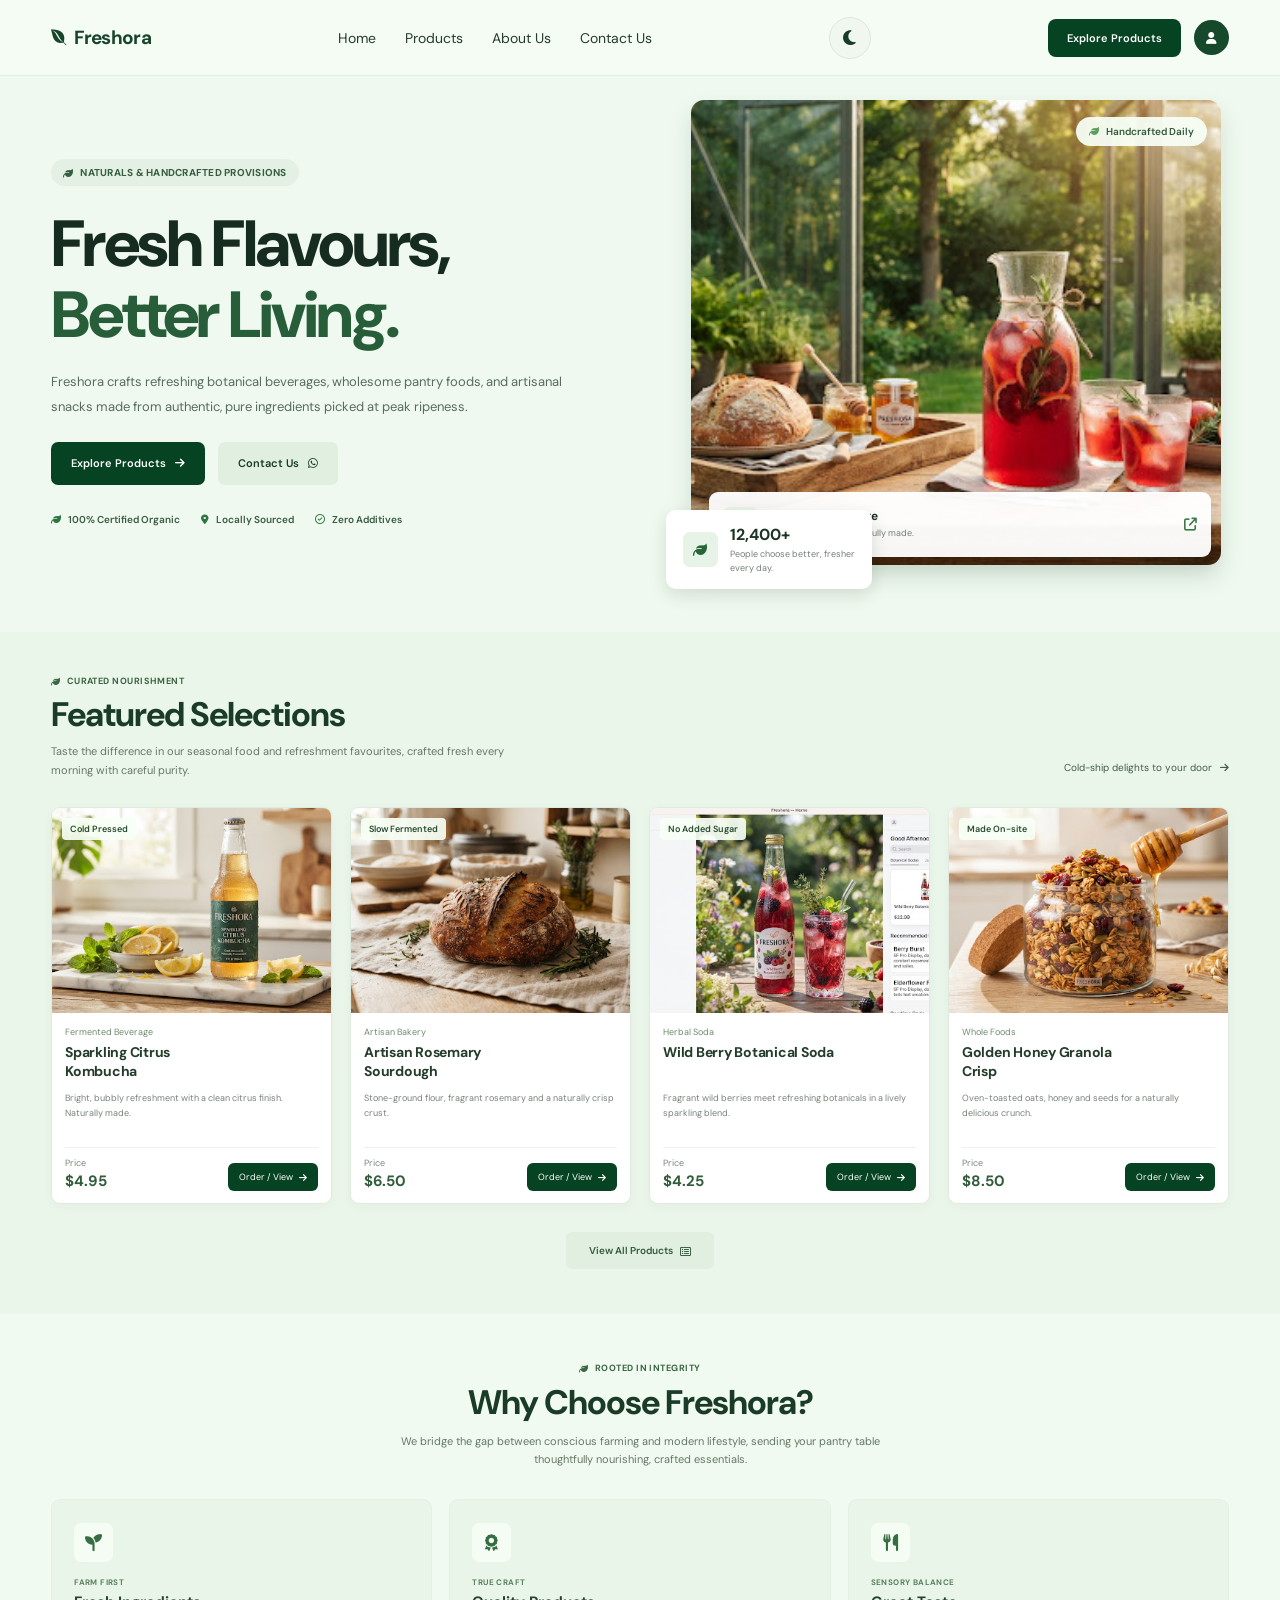
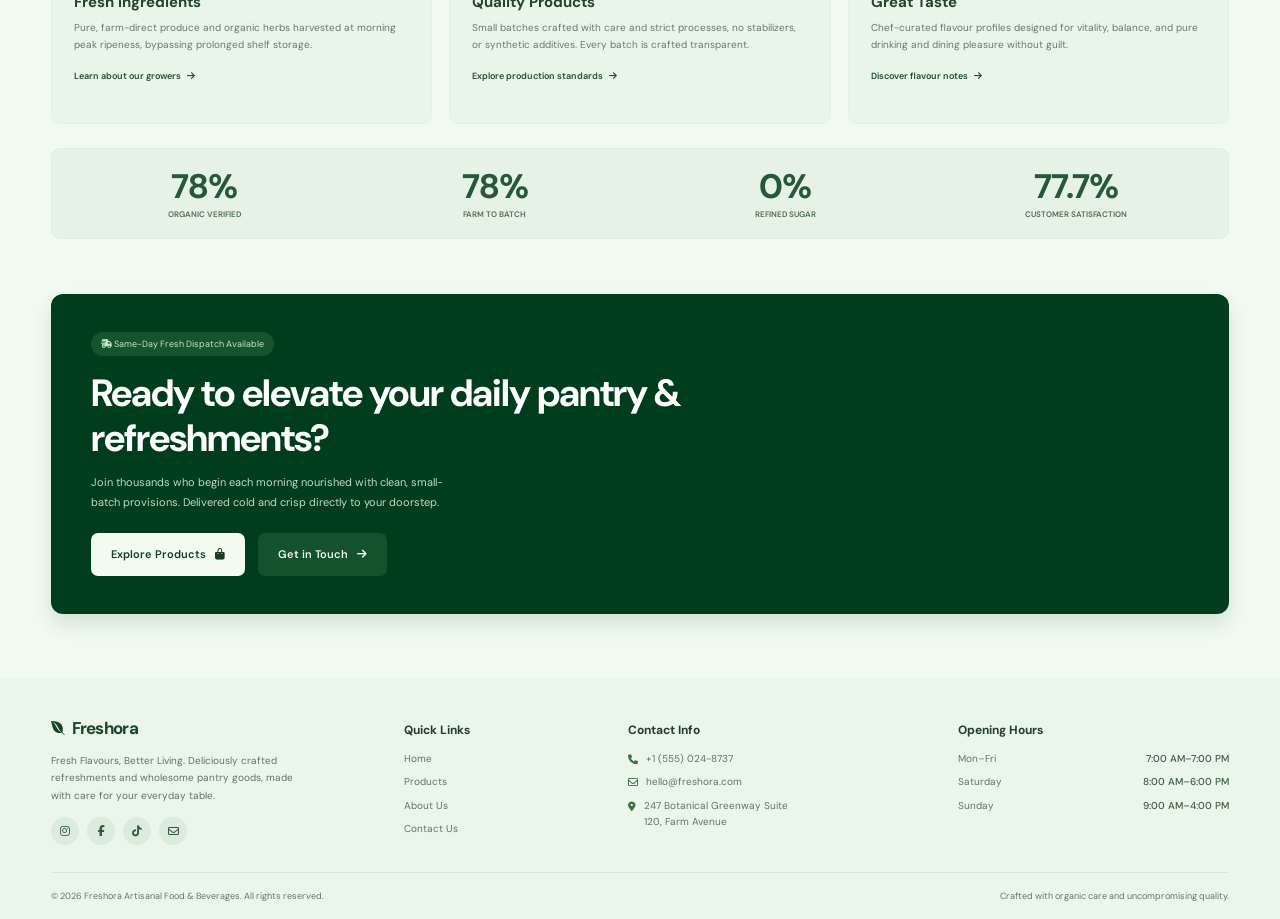
==== commit e6ed45d4: "add java" ====
--- a/index.html
+++ b/index.html
@@ -15,7 +15,7 @@
 
     <link rel="stylesheet" href="https://cdnjs.cloudflare.com/ajax/libs/font-awesome/6.5.2/css/all.min.css">
 
-    <link rel="stylesheet" href="/CSS/style.css">
+    <link rel="stylesheet" href="CSS/style.css">
 </head>
 
 <body>
@@ -37,18 +37,22 @@
             </label>
 
             <nav class="main-nav">
-                <a href="#">Home</a>
+                <a href="index.html">Home</a>
                 <a href="product.html">Products</a>
                 <a href="about.html">About Us</a>
                 <a href="contact.html">Contact Us</a>
             </nav>
 
+
+            <button class="theme-toggle" type="button" aria-label="Switch to dark mode">
+            <i class="fa-solid fa-moon"></i></button>
+
             <div class="header-actions">
-                <a class="top-button" href="#products">
+                <a class="top-button" href="product.html">
                     Explore Products
                 </a>
 
-                <a class="account-button" href="#contact" aria-label="Contact Freshora">
+                <a class="account-button" href="contact.html" aria-label="Contact Freshora">
                     <i class="fa-solid fa-user"></i>
                 </a>
             </div>
@@ -91,7 +95,7 @@
                             <i class="fa-solid fa-arrow-right"></i>
                         </a>
 
-                        <a class="button button-light" href="#contact">
+                        <a class="button button-light" href="contact.html">
                             Contact Us
                             <i class="fa-brands fa-whatsapp"></i>
                         </a>
@@ -242,7 +246,7 @@
                                     <strong>$4.95</strong>
                                 </span>
 
-                                <a href="#contact">
+                                <a href="product.html">
                                     Order / View
                                     <i class="fa-solid fa-arrow-right"></i>
                                 </a>
@@ -292,7 +296,7 @@
                                     <strong>$6.50</strong>
                                 </span>
 
-                                <a href="#contact">
+                                <a href="product.html">
                                     Order / View
                                     <i class="fa-solid fa-arrow-right"></i>
                                 </a>
@@ -341,7 +345,7 @@
                                     <strong>$4.25</strong>
                                 </span>
 
-                                <a href="#contact">
+                                <a href="product.html">
                                     Order / View
                                     <i class="fa-solid fa-arrow-right"></i>
                                 </a>
@@ -391,7 +395,7 @@
                                     <strong>$8.50</strong>
                                 </span>
 
-                                <a href="#contact">
+                                <a href="product.html">
                                     Order / View
                                     <i class="fa-solid fa-arrow-right"></i>
                                 </a>
@@ -407,7 +411,7 @@
 
                 <div class="all-products">
 
-                    <a href="#contact">
+                    <a href="product.html">
                         View All Products
                         <i class="fa-regular fa-rectangle-list"></i>
                     </a>
@@ -464,7 +468,7 @@
                             prolonged shelf storage.
                         </p>
 
-                        <a href="#products">
+                        <a href="about.html">
                             Learn about our growers
                             <i class="fa-solid fa-arrow-right"></i>
                         </a>
@@ -491,7 +495,7 @@
                             additives. Every batch is crafted transparent.
                         </p>
 
-                        <a href="#products">
+                        <a href="about.html">
                             Explore production standards
                             <i class="fa-solid fa-arrow-right"></i>
                         </a>
@@ -518,7 +522,7 @@
                             dining pleasure without guilt.
                         </p>
 
-                        <a href="#products">
+                        <a href="about.html">
                             Discover flavour notes
                             <i class="fa-solid fa-arrow-right"></i>
                         </a>
@@ -532,22 +536,22 @@
                 <div class="stats-bar">
 
                     <div>
-                        <strong>100%</strong>
+                        <strong class="counter" data-target="100" data-suffix="%">0%</strong>
                         <span>ORGANIC VERIFIED</span>
                     </div>
 
                     <div>
-                        <strong>48 Hrs</strong>
+                        <strong class="counter" data-target="100" data-suffix="%">0 Hrs</strong>
                         <span>FARM TO BATCH</span>
                     </div>
 
                     <div>
-                        <strong>0%</strong>
+                        <strong class="counter" data-target="0" data-suffix="%">0%</strong>
                         <span>REFINED SUGAR</span>
                     </div>
 
                     <div>
-                        <strong>99.4%</strong>
+                        <strong class="counter" data-target="99.4" data-suffix="%">0%</strong>
                         <span>CUSTOMER SATISFACTION</span>
                     </div>
 
@@ -616,7 +620,7 @@
             <!-- FOOTER BRAND -->
             <div class="footer-about">
 
-                <a class="brand" href="#home">
+                <a class="brand" href="contact.html">
                     <i class="fa-brands fa-envira"></i>
                     <span>Freshora</span>
                 </a>
@@ -727,5 +731,226 @@
 
     </footer>
 
+    
+<script>
+
+/* =============JAVASCRIPT===*/
+
+    document.addEventListener("DOMContentLoaded", function () {
+
+
+/* ========ANIMATED STATISTICS COUNTERS========== */
+
+    const counters = document.querySelectorAll(".counter");
+
+    const counterObserver = new IntersectionObserver(function(entries) {
+
+        entries.forEach(function(entry) {
+
+            if (entry.isIntersecting) {
+
+                const counter = entry.target;
+
+                const target = parseFloat(counter.dataset.target);
+
+                const suffix = counter.dataset.suffix || "";
+
+                const duration = 2000;
+
+                const startTime = performance.now();
+
+                function updateCounter(currentTime) {
+
+                    const elapsed = currentTime - startTime;
+
+                    const progress = Math.min(elapsed / duration, 1);
+
+                    const easedProgress = 1 - Math.pow(1 - progress, 3);
+
+                    const currentValue = target * easedProgress;
+
+                    const formattedValue = Number.isInteger(target)
+                        ? Math.floor(currentValue)
+                        : currentValue.toFixed(1);
+
+                    counter.textContent = formattedValue + suffix;
+
+                    if (progress < 1) {
+
+                        requestAnimationFrame(updateCounter);
+
+                    } else {
+
+                        counter.textContent = target + suffix;
+
+                    }
+
+                }
+
+                requestAnimationFrame(updateCounter);
+
+                counterObserver.unobserve(counter);
+
+            }
+
+        });
+
+    }, {
+        threshold: 0.7
+    });
+
+
+    counters.forEach(function(counter) {
+
+        counterObserver.observe(counter);
+
+    });
+
+
+    /* SCROLL REVEAL ANIMATION */
+
+    const revealElements = document.querySelectorAll(
+        ".featured-heading, .product-card, .center-heading, .benefit-card, .stats-bar, .callout"
+    );
+
+    revealElements.forEach(function(element) {
+        element.classList.add("reveal");
+    });
+
+
+    const observer = new IntersectionObserver(function(entries) {
+
+        entries.forEach(function(entry) {
+
+            if (entry.isIntersecting) {
+
+                entry.target.classList.add("active");
+
+                observer.unobserve(entry.target);
+
+            }
+
+        });
+
+    }, {
+        threshold: 0.12
+    });
+
+
+    revealElements.forEach(function(element) {
+        observer.observe(element);
+    });
+
+
+
+    /* NAVBAR SCROLL SHADOW */
+
+    const header = document.querySelector(".site-header");
+
+    function updateHeader() {
+
+        if (window.scrollY > 30) {
+
+            header.classList.add("scrolled");
+
+        } else {
+
+            header.classList.remove("scrolled");
+
+        }
+
+    }
+
+    window.addEventListener("scroll", updateHeader, {
+        passive: true
+    });
+
+    updateHeader();
+
+
+
+    /* BACK TO TOP BUTTON */
+
+    const backToTop = document.createElement("button");
+
+    backToTop.className = "back-to-top";
+
+    backToTop.innerHTML = '<i class="fa-solid fa-arrow-up"></i>';
+
+    backToTop.setAttribute("aria-label", "Back to top");
+
+    document.body.appendChild(backToTop);
+
+
+    window.addEventListener("scroll", function() {
+
+        if (window.scrollY > 500) {
+
+            backToTop.classList.add("show");
+
+        } else {
+
+            backToTop.classList.remove("show");
+
+        }
+
+    }, {
+        passive: true
+    });
+
+
+    backToTop.addEventListener("click", function() {
+
+        window.scrollTo({
+            top: 0,
+            behavior: "smooth"
+        });
+
+      });
+
+
+      });
+
+
+
+    // Get the theme button
+    const themeButton = document.querySelector(".theme-toggle");
+
+    // Get the icon inside the button
+    const themeIcon = themeButton.querySelector("i");
+
+    // Check the saved theme
+    let savedTheme = localStorage.getItem("freshora-theme");
+
+    // Apply the saved theme
+    if (savedTheme === "dark") {
+        document.body.classList.add("dark-mode");
+        themeIcon.classList.replace("fa-moon", "fa-sun");
+    }
+
+    // Switch between light and dark mode
+    themeButton.addEventListener("click", function () {
+
+        document.body.classList.toggle("dark-mode");
+
+        // Check which theme is active
+        if (document.body.classList.contains("dark-mode")) {
+
+            localStorage.setItem("freshora-theme", "dark");
+
+            themeIcon.classList.replace("fa-moon", "fa-sun");
+
+        } else {
+
+            localStorage.setItem("freshora-theme", "light");
+
+            themeIcon.classList.replace("fa-sun", "fa-moon");
+        }
+
+    });
+
+</script>
+
+
 </body>
 </html>
--- a/CSS/style.css
+++ b/CSS/style.css
@@ -634,6 +634,8 @@
     font-size: clamp(22px, 3vw, 34px);
     line-height: 1.1;
     letter-spacing: -1px;
+    display: block;
+    transition: transform 0.3s ease;
 }
 
 .stats-bar span {
@@ -641,6 +643,10 @@
     font-size: 8px;
     font-weight: 600;
     margin-top: 4px;
+}
+
+.starts-bar div:hover strong {
+    transform: scale(1.12);
 }
 
 
@@ -804,6 +810,202 @@
     color: #647568;
     font-size: 9px;
 }
+
+
+
+/* == ANIMATIONS */
+
+/* FADE IN UP */
+
+@keyframes fadeInUp {
+    from {
+        opacity: 0;
+        transform: translateY(45px);
+    }
+
+    to {
+        opacity: 1;
+        transform: translateY(0);
+    }
+}
+
+
+/* FADE IN LEFT */
+
+@keyframes fadeInLeft {
+    from {
+        opacity: 0;
+        transform: translateX(-50px);
+    }
+
+    to {
+        opacity: 1;
+        transform: translateX(0);
+    }
+}
+
+
+/* FADE IN RIGHT */
+
+@keyframes fadeInRight {
+    from {
+        opacity: 0;
+        transform: translateX(50px);
+    }
+
+    to {
+        opacity: 1;
+        transform: translateX(0);
+    }
+}
+
+
+/* ZOOM IN */
+
+@keyframes zoomIn {
+    from {
+        opacity: 0;
+        transform: scale(0.85);
+    }
+
+    to {
+        opacity: 1;
+        transform: scale(1);
+    }
+}
+
+
+/* FLOATING ANIMATION */
+
+@keyframes floating {
+    0%, 100% {
+        transform: translateY(0);
+    }
+
+    50% {
+        transform: translateY(-12px);
+    }
+}
+
+
+/* SOFT PULSE */
+
+@keyframes softPulse {
+    0%, 100% {
+        box-shadow: 0 5px 15px rgba(25, 70, 35, 0.08);
+    }
+
+    50% {
+        box-shadow: 0 12px 28px rgba(25, 70, 35, 0.17);
+    }
+}
+
+
+/*  PAGE ANIMATIONS */
+
+.hero-copy {
+    animation: fadeInLeft 1s ease both;
+}
+
+.hero-visual {
+    animation: fadeInRight 1s ease both;
+}
+
+.eyebrow {
+    animation: fadeInUp 0.7s ease both;
+}
+
+.floating-note {
+    animation: floating 4s ease-in-out infinite;
+}
+
+.hero-caption {
+    animation: fadeInUp 1.2s ease both;
+}
+
+
+/* PRODUCT HOVER ANIMATION */
+
+.product-card {
+    transition:
+        transform 0.35s ease,
+        box-shadow 0.35s ease;
+}
+
+.product-card:hover {
+    transform: translateY(-8px);
+    box-shadow: 0 15px 30px rgba(28, 63, 36, 0.12);
+}
+
+
+/* BENEFIT HOVER ANIMATION */
+
+.benefit-card {
+    transition:
+        transform 0.35s ease,
+        background 0.35s ease;
+}
+
+.benefit-card:hover {
+    transform: translateY(-7px);
+    background: #e1f0df;
+}
+
+.benefit-icon {
+    transition: transform 0.35s ease;
+}
+
+.benefit-card:hover .benefit-icon {
+    transform: rotate(8deg) scale(1.1);
+}
+
+
+/* BUTTON ANIMATION */
+
+.button,
+.top-button,
+.product-bottom a,
+.all-products a {
+    transition: all 0.3s ease;
+}
+
+.button:hover,
+.top-button:hover {
+    transform: translateY(-3px);
+}
+
+
+/* SCROLL REVEAL */
+
+.reveal {
+    opacity: 0;
+    transform: translateY(35px);
+    transition:
+        opacity 0.8s ease,
+        transform 0.8s ease;
+}
+
+.reveal.active {
+    opacity: 1;
+    transform: translateY(0);
+}
+
+
+/* ACCESSIBILITY */
+
+@media (prefers-reduced-motion: reduce) {
+
+    *,
+    *::before,
+    *::after {
+        animation-duration: 0.01ms !important;
+        animation-iteration-count: 1 !important;
+        scroll-behavior: auto !important;
+        transition-duration: 0.01ms !important;
+    }
+
+}
+
 
 
 /* TABLET RESPONSIVENESS */
@@ -897,9 +1099,14 @@
         box-shadow: 0 10px 18px rgba(20, 55, 28, 0.09);
         visibility: hidden;
         opacity: 0;
-        transform: translateY(-8px);
+        transform: translateY(-12px);
         pointer-events: none;
-        transition: 0.22s ease;
+        transition:
+         opacity 0.3s ease,
+         transform 0.3s
+         cubic-bezier(0.22, 1, 0.36, 1),
+         visibility 0s linear 0.3s  ;
+
     }
 
     .main-nav a {
@@ -913,6 +1120,7 @@
         opacity: 1;
         transform: translateY(0);
         pointer-events: auto;
+        transition-delay: 0s;
     }
 
     #menu-toggle:checked + .menu-button i::before {
@@ -928,7 +1136,7 @@
     }
 
     .hero {
-        padding: 42px 0 52px;
+        padding: 85px 0 52px;
     }
 
     .hero-inner {
@@ -1076,6 +1284,10 @@
         line-height: 1.6;
     }
 
+    .dark-mode .theme-toggle{
+        margin-left: 20px;
+    }
+
 }
 
 
@@ -1131,10 +1343,443 @@
 
 
 
-
-
-
-
-
-
-
+/* NAVBAR SCROLL EFFECT */
+
+.site-header {
+    transition: box-shadow 0.3s ease;
+}
+
+.site-header.scrolled {
+    box-shadow: 0 5px 20px rgba(20, 55, 28, 0.12);
+}
+
+
+/* BACK TO TOP BUTTON */
+
+.back-to-top {
+
+    position: fixed;
+
+    right: 22px;
+
+    bottom: 25px;
+
+    width: 43px;
+
+    height: 43px;
+
+    display: grid;
+
+    place-items: center;
+
+    border: none;
+
+    border-radius: 50%;
+
+    background: #064322;
+
+    color: white;
+
+    font-size: 15px;
+
+    cursor: pointer;
+
+    z-index: 100;
+
+    opacity: 0;
+
+    visibility: hidden;
+
+    transform: translateY(15px);
+
+    transition: all 0.3s ease;
+
+}
+
+
+.back-to-top.show {
+
+    opacity: 1;
+
+    visibility: visible;
+
+    transform: translateY(0);
+
+}
+
+
+.back-to-top:hover {
+
+    background: #276c3d;
+
+    transform: translateY(-5px);
+
+}
+
+
+
+
+
+/* ==========================================
+FRESHORA — COMPLETE DARK MODE
+========================================== */
+
+.dark-mode {
+background: #101a13;
+color: #e8f0e9;
+}
+
+/* MAIN HEADER */
+
+.dark-mode .site-header {
+background: #17251b;
+border-bottom: 1px solid #304333;
+}
+
+.dark-mode .brand {
+color: #f1f7f1;
+}
+
+.dark-mode .main-nav a {
+color: #e0ebe1;
+}
+
+.dark-mode .main-nav a:hover {
+color: #a8d5ad;
+}
+
+.dark-mode .top-button {
+background: #347047;
+color: #ffffff;
+}
+
+.dark-mode .account-button {
+background: #315d3b;
+color: #ffffff;
+}
+
+.dark-mode .menu-button {
+color: #f1f7f1;
+background: #263b2b;
+}
+
+/* THEME TOGGLE */
+
+.theme-toggle {
+width: 42px;
+height: 42px;
+border: 1px solid #dce8dc;
+border-radius: 50%;
+background: #f0f7ef;
+color: #173b28;
+font-size: 17px;
+cursor: pointer;
+display: flex;
+align-items: center;
+justify-content: center;
+transition: 0.3s ease;
+}
+
+.theme-toggle:hover {
+transform: rotate(15deg);
+}
+
+.dark-mode .theme-toggle {
+background: #26382a;
+color: #f5d879;
+border-color: #405a45;
+}
+
+/* HERO SECTION */
+
+.dark-mode .hero,
+.dark-mode .why,
+.dark-mode .callout-section {
+background: #101a13;
+}
+
+.dark-mode .hero h1,
+.dark-mode .featured-heading h2,
+.dark-mode .center-heading h2,
+.dark-mode .callout h2 {
+color: #f1f7f1;
+}
+
+.dark-mode .hero h1 span {
+color: #91c99a;
+}
+
+.dark-mode .hero-copy > p {
+color: #c2d0c4;
+}
+
+.dark-mode .eyebrow {
+background: #243b2a;
+color: #b8daba;
+}
+
+.dark-mode .trust-list span {
+color: #c4d7c7;
+}
+
+.dark-mode .trust-list i {
+color: #91cf9b;
+}
+
+/* HERO IMAGE INFORMATION */
+
+.dark-mode .photo-tag {
+background: rgba(29, 44, 33, 0.95);
+color: #d9ebdc;
+}
+
+.dark-mode .hero-caption,
+.dark-mode .floating-note {
+background: #1d2c21;
+color: #f1f7f1;
+border: 1px solid #344b38;
+}
+
+.dark-mode .hero-caption strong,
+.dark-mode .floating-note strong {
+color: #f1f7f1;
+}
+
+.dark-mode .hero-caption small,
+.dark-mode .floating-note small {
+color: #b9c9bc;
+}
+
+.dark-mode .caption-icon,
+.dark-mode .note-icon {
+background: #294632;
+color: #a9d9b0;
+}
+
+/* BUTTONS */
+
+.dark-mode .button-dark {
+background: #347047;
+color: #ffffff;
+}
+
+.dark-mode .button-light {
+background: #263b2b;
+color: #e2eee4;
+}
+
+.dark-mode .button-light:hover {
+background: #354d3a;
+}
+
+/* FEATURED SECTION */
+
+.dark-mode .featured,
+.dark-mode .footer {
+background: #17251b;
+}
+
+.dark-mode .section-topline {
+color: #a8d5ad;
+}
+
+.dark-mode .featured-heading p,
+.dark-mode .center-heading p {
+color: #b8c9bb;
+}
+
+.dark-mode .text-link {
+color: #b8dfbe;
+}
+
+/* PRODUCT CARDS */
+
+.dark-mode .product-card {
+background: #1d2c21;
+border: 1px solid #344b38;
+}
+
+.dark-mode .product-info h3 {
+color: #f1f7f1;
+}
+
+.dark-mode .product-info > p {
+color: #bdcbbf;
+}
+
+.dark-mode .category {
+color: #a6c9ab;
+}
+
+.dark-mode .product-tag {
+background: rgba(29, 44, 33, 0.95);
+color: #e2eee4;
+}
+
+.dark-mode .product-bottom {
+border-top-color: #344b38;
+}
+
+.dark-mode .product-bottom small {
+color: #bdcbbf;
+}
+
+.dark-mode .product-bottom strong {
+color: #b8e0bd;
+}
+
+.dark-mode .product-bottom a {
+background: #347047;
+color: #ffffff;
+}
+
+.dark-mode .all-products a {
+background: #263b2b;
+color: #c6e5ca;
+}
+
+/* BENEFIT CARDS */
+
+.dark-mode .benefit-card {
+background: #1d2c21;
+border-color: #344b38;
+}
+
+.dark-mode .benefit-card:hover {
+background: #263b2b;
+}
+
+.dark-mode .benefit-icon {
+background: #294632;
+color: #a8d5ad;
+}
+
+.dark-mode .benefit-kicker {
+color: #a8d5ad;
+}
+
+.dark-mode .benefit-card h3 {
+color: #f1f7f1;
+}
+
+.dark-mode .benefit-card p {
+color: #bdcbbf;
+}
+
+.dark-mode .benefit-card > a {
+color: #b8e0bd;
+}
+
+/* STATISTICS */
+
+.dark-mode .stats-bar {
+background: #1d2c21;
+border-color: #344b38;
+}
+
+.dark-mode .stats-bar strong {
+color: #b8e0bd;
+}
+
+.dark-mode .stats-bar span {
+color: #bdcbbf;
+}
+
+/* PROMOTIONAL BANNER */
+
+.dark-mode .callout {
+background: #153d25;
+}
+
+.dark-mode .delivery-label {
+background: #285638;
+color: #d2ead5;
+}
+
+.dark-mode .callout p {
+color: #d0e0d3;
+}
+
+.dark-mode .button-white {
+background: #e8f3e9;
+color: #173b28;
+}
+
+.dark-mode .button-outline {
+background: #285638;
+color: #ffffff;
+}
+
+/* FOOTER */
+
+.dark-mode .footer-about .brand {
+color: #f1f7f1;
+}
+
+.dark-mode .footer-about > p {
+color: #bdcbbf;
+}
+
+.dark-mode .footer-column h3 {
+color: #f1f7f1;
+}
+
+.dark-mode .footer-column > a,
+.dark-mode .footer-column > p {
+color: #bdcbbf;
+}
+
+.dark-mode .footer-column a:hover {
+color: #a8d5ad;
+}
+
+.dark-mode .contact-details i {
+color: #a8d5ad;
+}
+
+.dark-mode .hours b {
+color: #d4e4d6;
+}
+
+.dark-mode .social-links a {
+background: #263b2b;
+color: #c6e5ca;
+}
+
+.dark-mode .footer-bottom {
+border-top-color: #344b38;
+color: #bdcbbf;
+}
+
+/* BACK TO TOP */
+
+.dark-mode .back-to-top {
+background: #347047;
+color: #ffffff;
+}
+
+/* MOBILE DARK NAVIGATION */
+
+@media (max-width: 650px) {
+
+.dark-mode .main-nav {
+    background: #17251b;
+    border-top-color: #344b38;
+}
+
+.dark-mode .main-nav a {
+    color: #e5eee6;
+    border-bottom-color: #304333;
+}
+
+.dark-mode .menu-button {
+    background: #263b2b;
+    color: #f1f7f1;
+}
+
+}
+
+/* ================================================================================================================================= */
+.header-inner a span {
+    margin-right: 10px;
+}
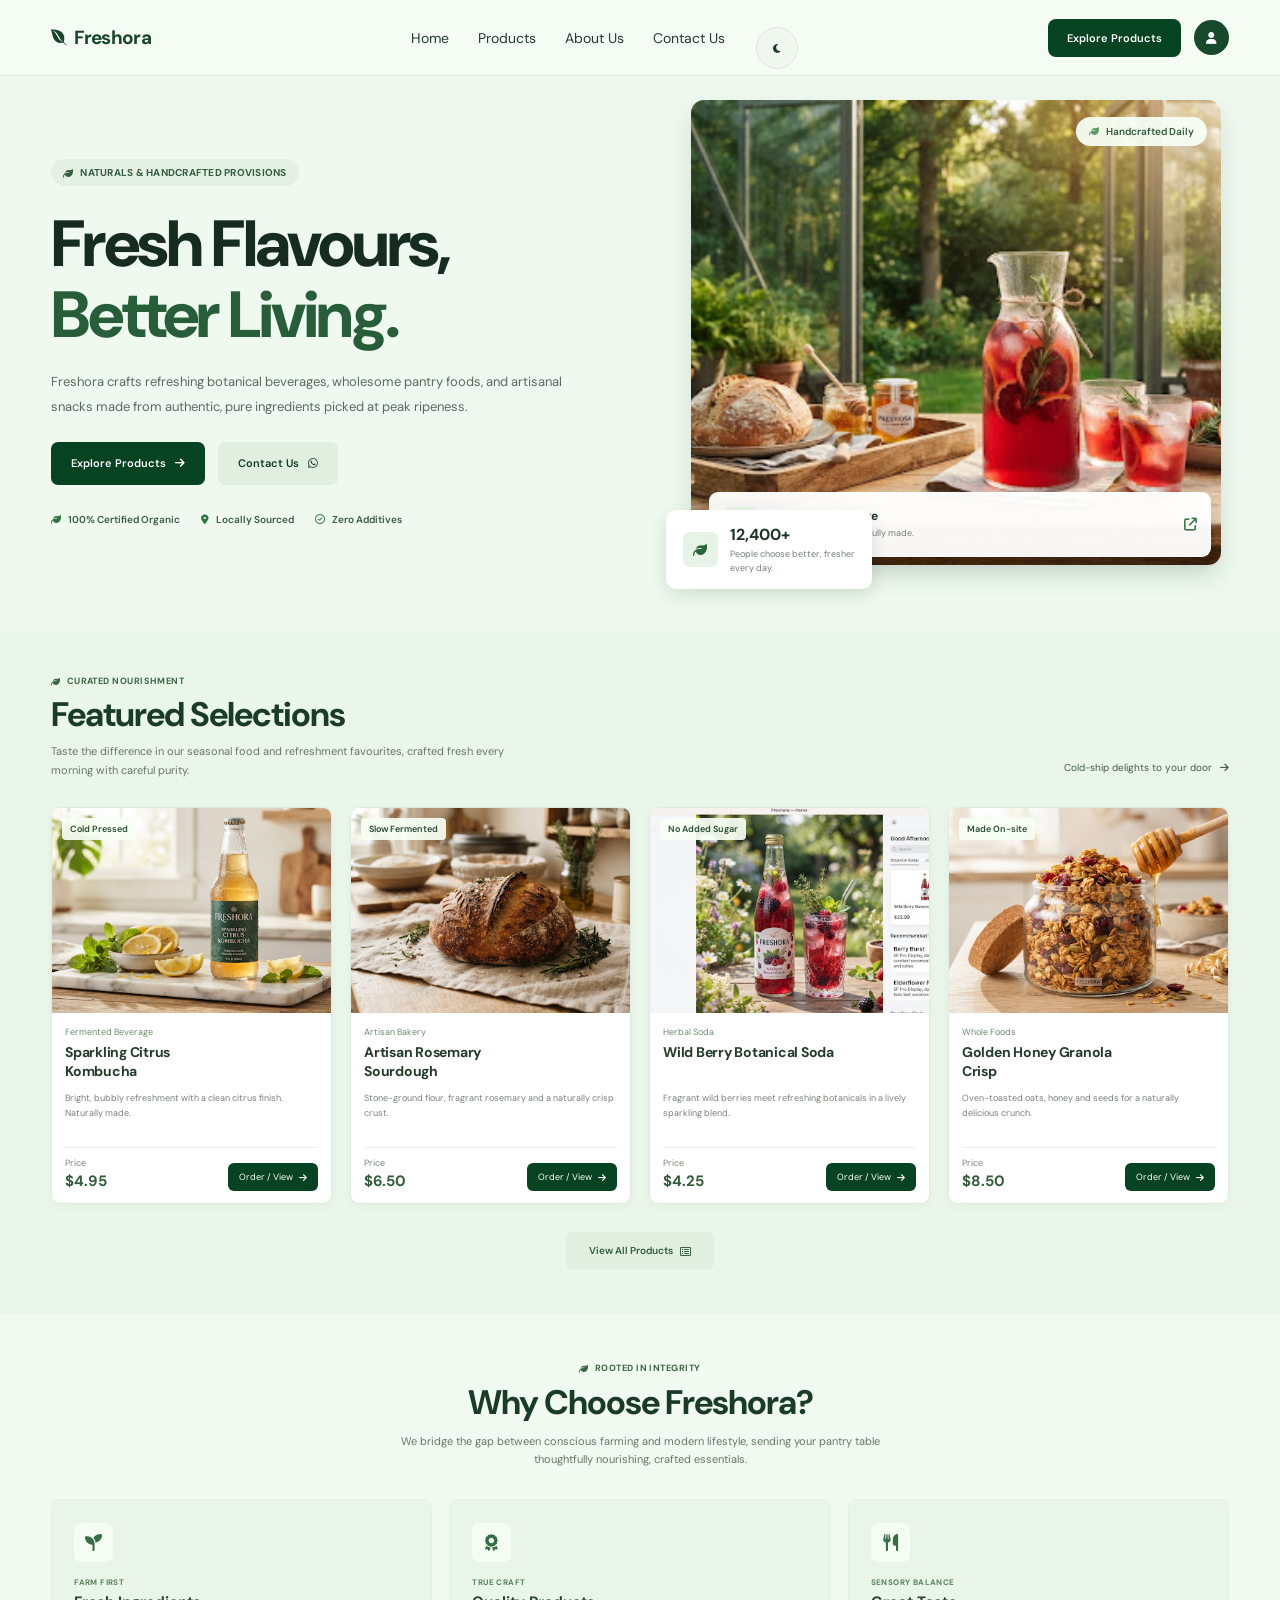
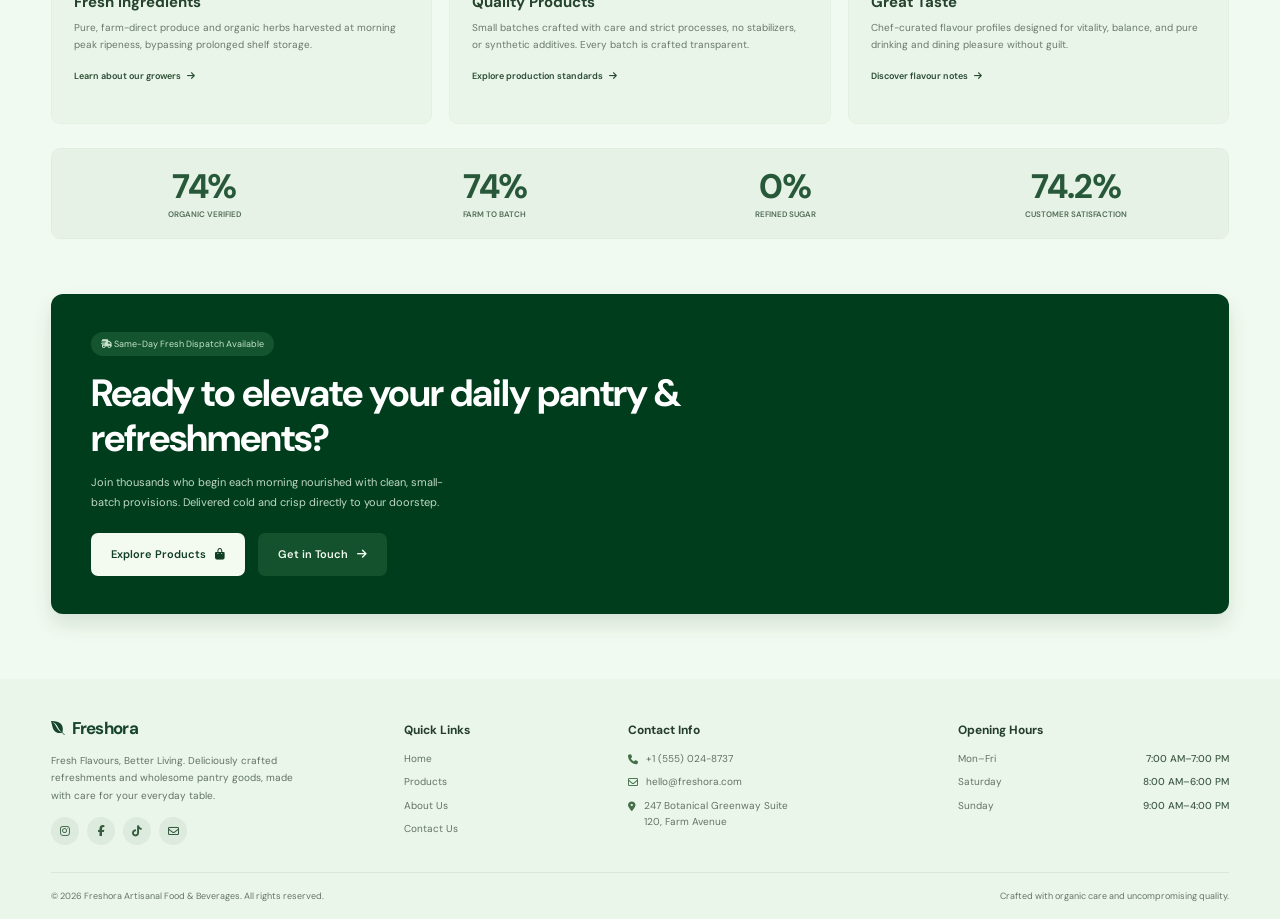
==== commit 304de804: "update" ====
--- a/index.html
+++ b/index.html
@@ -41,11 +41,12 @@
                 <a href="product.html">Products</a>
                 <a href="about.html">About Us</a>
                 <a href="contact.html">Contact Us</a>
+
+                <button class="theme-toggle" type="button" aria-label="Switch to dark mode">
+                <i class="fa-solid fa-moon"></i></button>
             </nav>
 
 
-            <button class="theme-toggle" type="button" aria-label="Switch to dark mode">
-            <i class="fa-solid fa-moon"></i></button>
 
             <div class="header-actions">
                 <a class="top-button" href="product.html">
--- a/CSS/style.css
+++ b/CSS/style.css
@@ -1779,7 +1779,21 @@
 
 }
 
-/* ================================================================================================================================= */
+
 .header-inner a span {
     margin-right: 10px;
+}
+
+
+.dark-mode .theme-toggle{
+    font-size: 10px;
+    margin-top: 20px;
+    margin-left: 2px;
+}
+
+
+.theme-toggle{
+    font-size: 10px;
+    margin-top: 20px;
+    margin-left: 2px;
 }
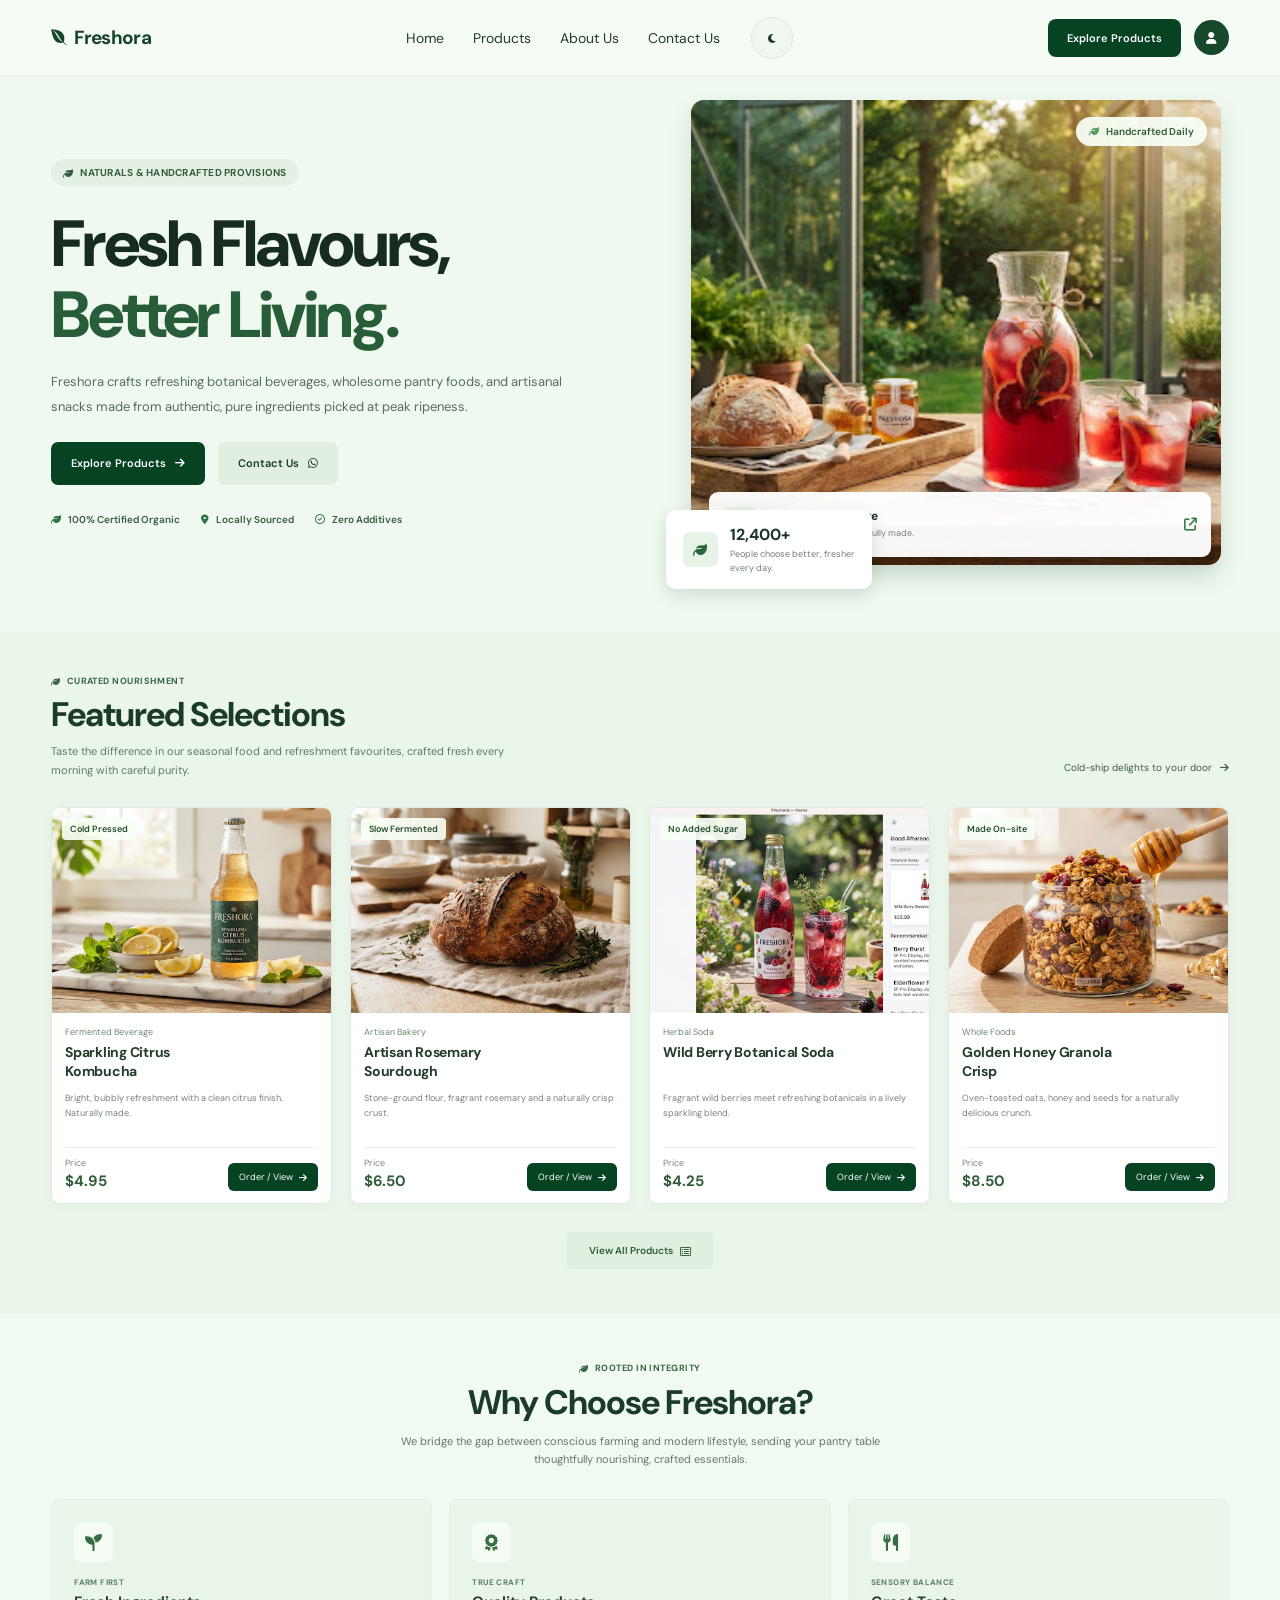
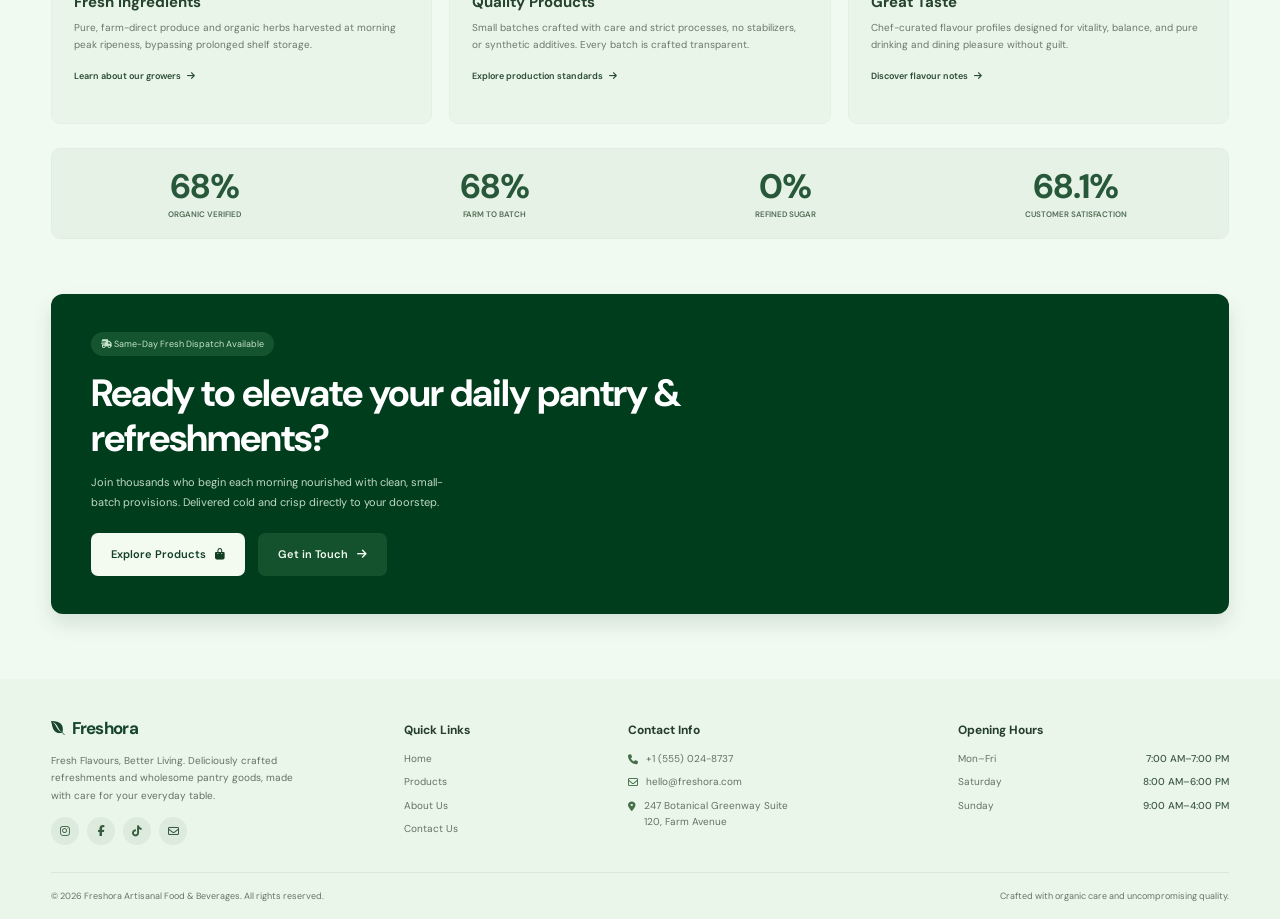
==== commit 326946bf: "update" ====
--- a/index.html
+++ b/index.html
@@ -952,6 +952,7 @@
 
 </script>
 
+<script src="JS/script.js"></script>
 
 </body>
 </html>
--- a/CSS/style.css
+++ b/CSS/style.css
@@ -15,7 +15,20 @@
     color: #173b28;
     background: #eff9ef;
     font-size: 14px;
-}
+
+}
+
+html, body{
+    width: 100%;
+    max-width: 100%;
+    overflow-x: hidden;
+}
+
+
+img {
+    max-width: 100%;
+}
+
 
 a {
     color: inherit;
@@ -1046,6 +1059,7 @@
 
     .site-header {
         height: 65px;
+        
     }
 
     .header-inner {
@@ -1780,15 +1794,16 @@
 }
 
 
-.header-inner a span {
+/* .header-inner a span {
     margin-right: 10px;
-}
+} */
 
 
 .dark-mode .theme-toggle{
     font-size: 10px;
     margin-top: 20px;
     margin-left: 2px;
+    color: white;
 }
 
 
@@ -1796,4 +1811,5 @@
     font-size: 10px;
     margin-top: 20px;
     margin-left: 2px;
+    margin-bottom: 20px;
 }
